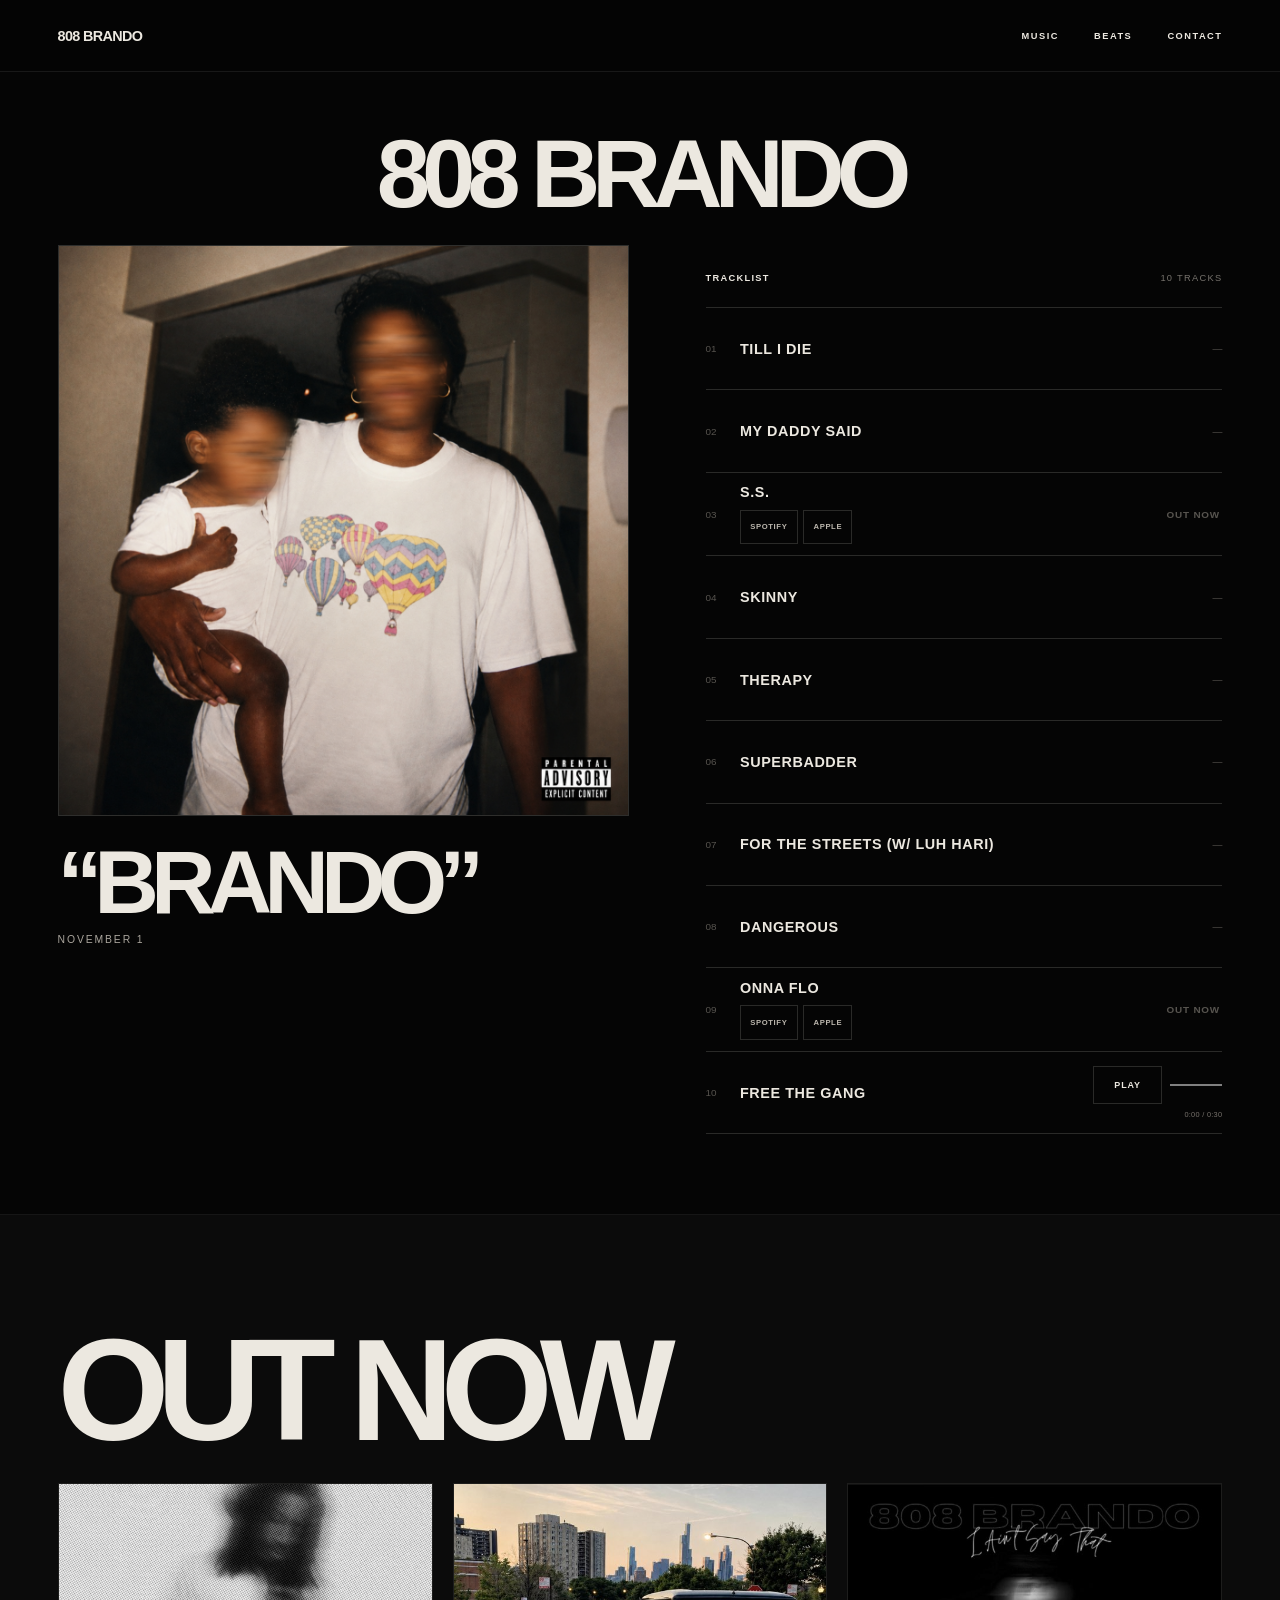
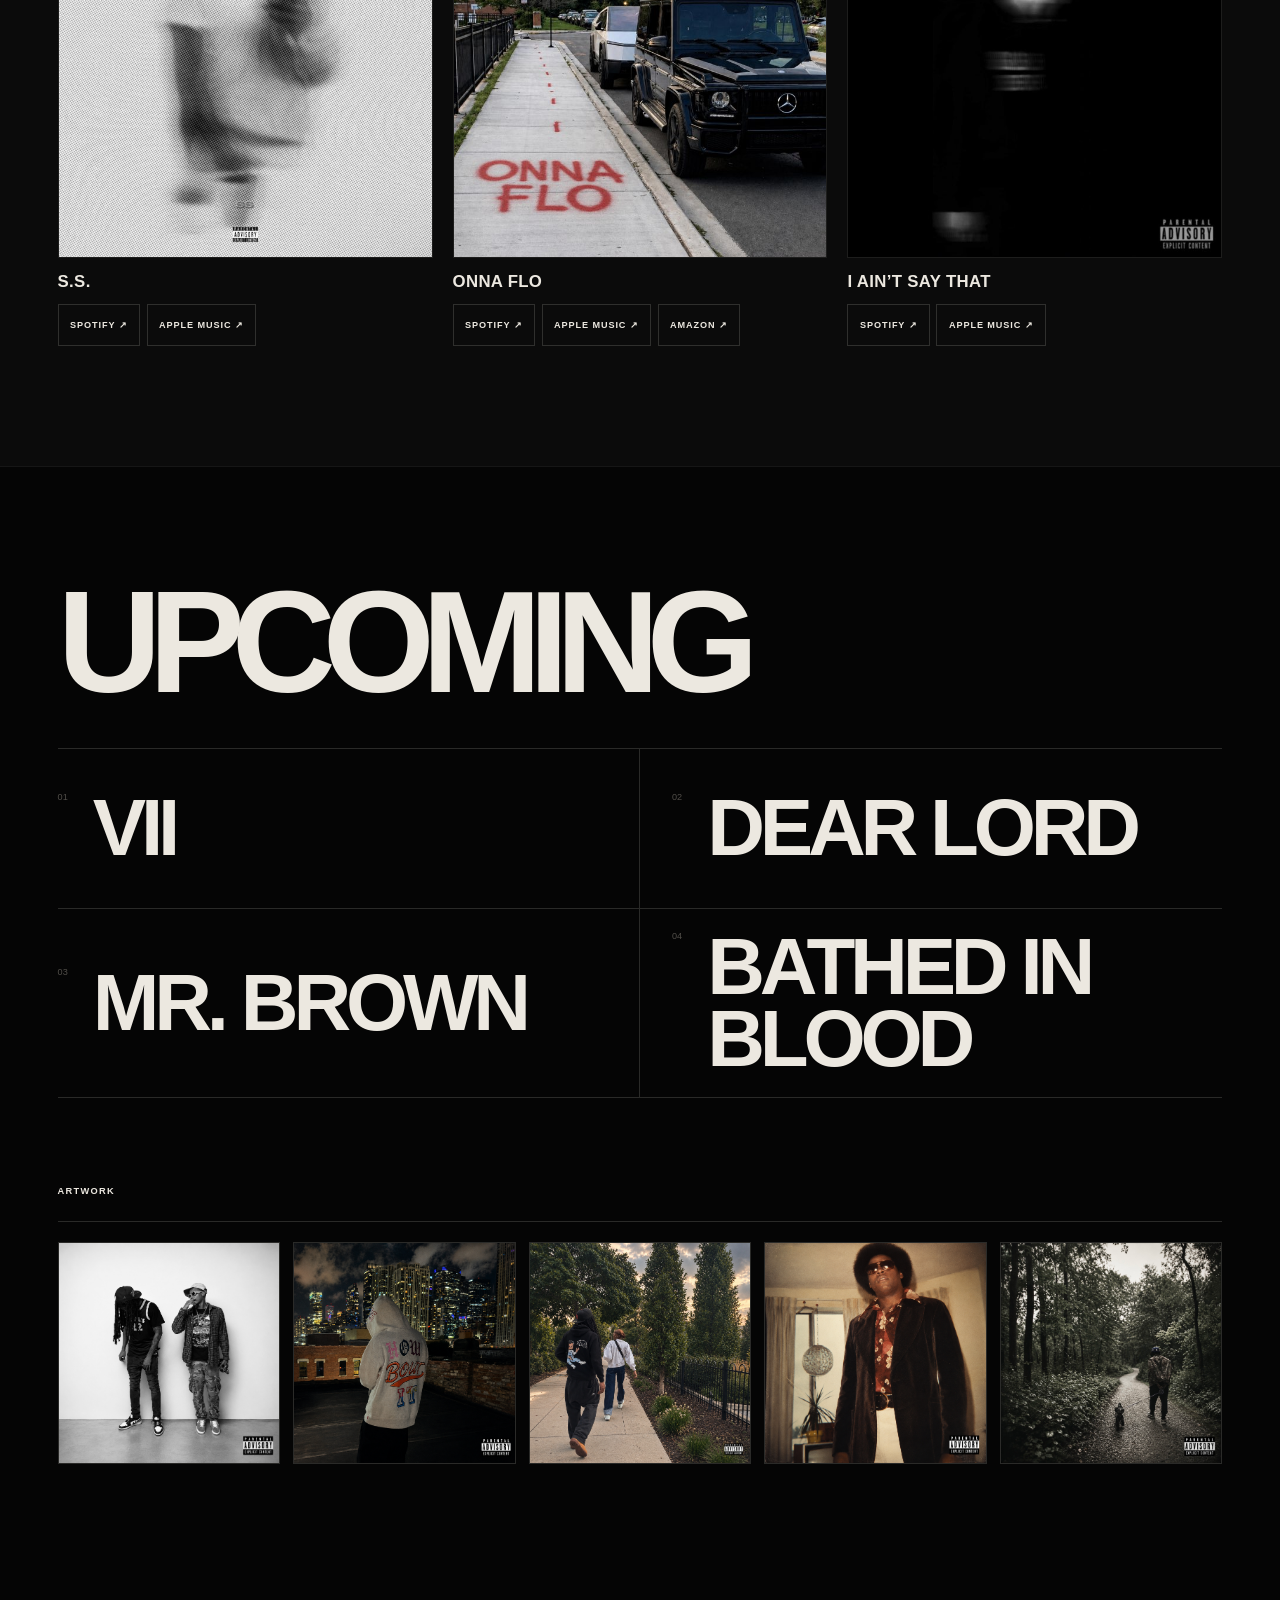
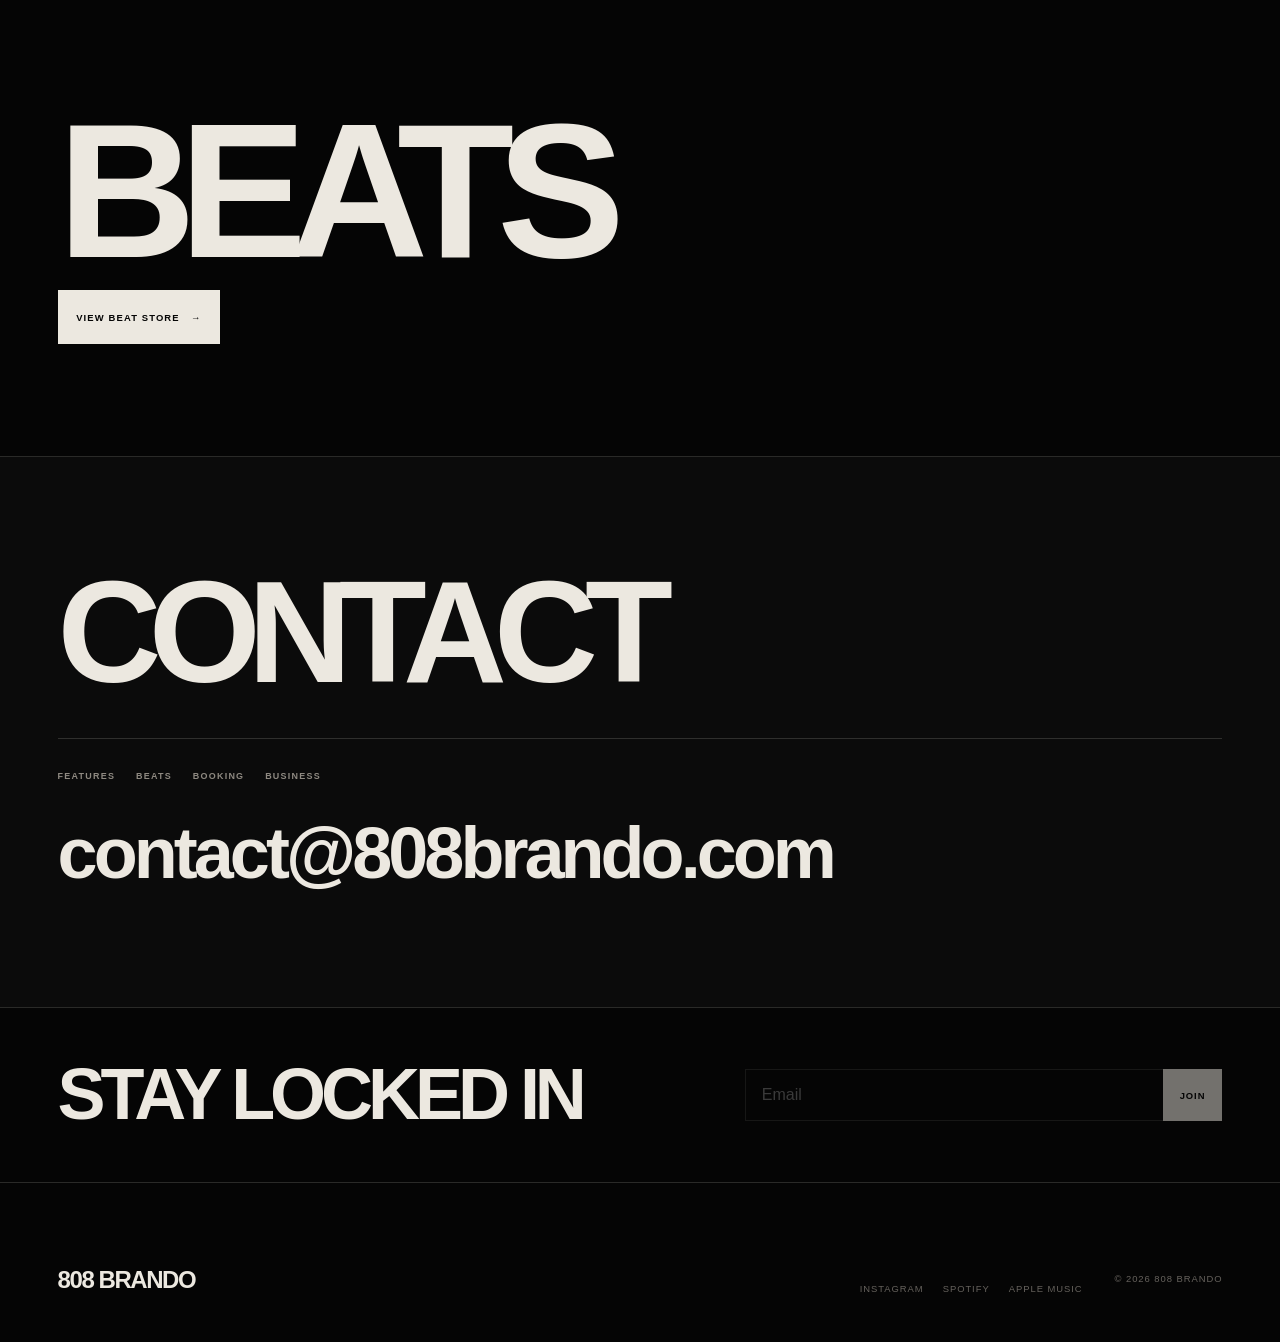
==== index.html @ b3a9363c "Fix responsive artwork and opening motion" ====
<!doctype html>
<html lang="en">
  <head>
    <meta charset="UTF-8" />
    <meta name="viewport" content="width=device-width, initial-scale=1" />
    <meta name="theme-color" content="#050505" />
    <meta name="description" content="Official 808 Brando website. Music, releases, beats, and contact." />
    <link rel="canonical" href="https://808brando.com/" />
    <meta property="og:title" content="808 Brando — Official Website" />
    <meta property="og:description" content="Music, releases, beats, and contact." />
    <meta property="og:type" content="website" />
    <meta property="og:url" content="https://808brando.com/" />
    <meta property="og:image" content="https://808brando.com/4C8C915B-4C05-4F03-BF55-5BFD5AE3C4B6.png" />
    <meta name="twitter:card" content="summary_large_image" />
    <title>808 Brando — Official Website</title>
    <link rel="icon" href="assets/favicon.svg" type="image/svg+xml" />
    <link rel="stylesheet" href="styles.css" />
    <script src="script.js" defer></script>
  </head>
  <body data-page="home">
    <a class="skip-link" href="#main">Skip to music</a>
    <header class="site-header" id="top">
      <a class="mini-mark" href="#top" aria-label="808 Brando home">808 Brando</a>
      <button class="menu-toggle" type="button" aria-expanded="false" aria-controls="site-nav"><span class="sr-only">Open menu</span><span></span><span></span></button>
      <nav class="site-nav" id="site-nav" aria-label="Primary navigation">
        <a href="#music">Music</a><a href="beats/">Beats</a><a href="#contact">Contact</a>
      </nav>
    </header>

    <main id="main">
      <section class="primary-project" id="music" aria-labelledby="brando-title">
        <p class="artist-name">808 Brando</p>
        <div class="project-grid">
          <div class="project-visual">
            <figure class="primary-cover"><img src="4C8C915B-4C05-4F03-BF55-5BFD5AE3C4B6.png" alt="Official BRANDO artwork featuring 808 Brando and his mother" /></figure>
            <div class="primary-release reveal">
              <h1 id="brando-title">“BRANDO”</h1>
              <p id="brando-release-date" class="release-date">NOVEMBER 1</p>
            </div>
          </div>
          <div class="tracklist-shell reveal" aria-labelledby="tracklist-title">
            <div class="section-kicker"><h2 id="tracklist-title">Tracklist</h2><span>10 tracks</span></div>
            <ol class="tracklist" id="brando-tracklist"></ol>
          </div>
        </div>
      </section>

      <section class="out-now section-dark" id="out-now" aria-labelledby="out-now-title">
        <header class="split-heading reveal"><div><h2 id="out-now-title">Out Now</h2></div></header>
        <div class="release-grid" id="release-grid"></div>
      </section>

      <section class="upcoming" id="upcoming" aria-labelledby="upcoming-title">
        <header class="split-heading reveal"><div><h2 id="upcoming-title">Upcoming</h2></div></header>
        <div class="upcoming-grid" id="upcoming-grid"></div>
        <div class="concept-block reveal">
          <div class="section-kicker"><h3>Artwork</h3></div>
          <div class="concept-rail" id="concept-rail" aria-label="Upcoming artwork"></div>
        </div>
      </section>

      <section class="beats-teaser" id="beats" aria-labelledby="beats-title">
        <div class="beats-copy reveal"><h2 id="beats-title">Beats</h2><a class="action action-light" href="beats/">View Beat Store <span aria-hidden="true">→</span></a></div>
      </section>

      <section class="contact" id="contact" aria-labelledby="contact-title">
        <header class="split-heading reveal"><div><h2 id="contact-title">Contact</h2></div></header>
        <div class="contact-direct reveal">
          <div class="contact-types" aria-label="Contact purposes"><span>Features</span><span>Beats</span><span>Booking</span><span>Business</span></div>
          <a class="contact-email" href="mailto:contact@808brando.com">contact@808brando.com</a>
        </div>
      </section>

      <section class="fan-signup" aria-labelledby="signup-title">
        <h2 id="signup-title">Stay Locked In</h2>
        <form id="signup-form"><label class="sr-only" for="signup-email">Email address</label><input id="signup-email" type="email" name="email" autocomplete="email" placeholder="Email" disabled /><button type="submit" disabled>Join</button></form>
      </section>
    </main>

    <footer class="site-footer"><a href="#top" class="footer-mark">808 Brando</a><nav aria-label="Artist links"><a href="https://www.instagram.com/808brando_" target="_blank" rel="noopener">Instagram</a><a href="https://open.spotify.com/artist/403LEb2BrQdkKDsTrq62Lx" target="_blank" rel="noopener">Spotify</a><a href="https://music.apple.com/us/artist/808-brando/1687278750" target="_blank" rel="noopener">Apple Music</a></nav><p>© <span id="year"></span> 808 Brando</p></footer>
  </body>
</html>
---- styles.css ----
:root{--black:#050505;--panel:#0b0b0b;--panel-2:#111;--white:#ece8e0;--muted:#77736d;--line:rgba(236,232,224,.16);--red:#a51c1c;--max:1440px;--pad:clamp(1.15rem,4.5vw,4.5rem)}
*{box-sizing:border-box}html{scroll-behavior:smooth;scroll-padding-top:4rem;background:var(--black)}body{margin:0;overflow-x:hidden;background:var(--black);color:var(--white);font-family:Arial,Helvetica,sans-serif}img{display:block;max-width:100%}a{color:inherit;text-decoration:none}button,input,select,textarea{font:inherit;color:inherit}button,a,select{touch-action:manipulation}button:focus-visible,a:focus-visible,input:focus-visible,select:focus-visible,textarea:focus-visible{outline:2px solid var(--white);outline-offset:3px}::selection{background:var(--red);color:#fff}
.sr-only,.skip-link:not(:focus){position:absolute;width:1px;height:1px;margin:-1px;padding:0;overflow:hidden;clip:rect(0,0,0,0);white-space:nowrap;border:0}.skip-link:focus{position:fixed;z-index:100;top:1rem;left:1rem;padding:.75rem 1rem;background:var(--white);color:var(--black)}
.site-header{position:fixed;z-index:50;top:0;left:0;right:0;height:4rem;display:flex;align-items:center;justify-content:space-between;padding:0 var(--pad);border-bottom:1px solid rgba(255,255,255,.08);background:rgba(5,5,5,.94);backdrop-filter:blur(12px)}.mini-mark{font-size:.9rem;font-weight:900;letter-spacing:-.05em}.menu-toggle{width:2.8rem;height:2.8rem;display:grid;place-content:center;gap:.38rem;border:0;background:transparent}.menu-toggle span:not(.sr-only){width:1.4rem;height:1px;background:currentColor}.site-nav{position:fixed;visibility:hidden;opacity:0;inset:4rem 0 0;display:flex;flex-direction:column;padding:2.4rem var(--pad);background:var(--black);transition:opacity .2s}.site-nav.open{visibility:visible;opacity:1}.site-nav a{padding:1rem 0;border-bottom:1px solid var(--line);font-size:clamp(2rem,12vw,4rem);font-weight:900;letter-spacing:-.06em;text-transform:uppercase}
.primary-project{padding:7rem var(--pad) 6rem;text-align:center}.artist-name{margin:0 auto 2rem;font-size:clamp(2.8rem,12vw,7.5rem);font-weight:900;line-height:.8;letter-spacing:-.085em;text-transform:uppercase}.primary-cover{width:min(100%,44rem);margin:0 auto;border:1px solid var(--line);background:#090909}.primary-cover img{width:100%;height:auto;object-fit:contain}.primary-release{margin:1.6rem auto 4.8rem}.primary-release h1{margin:0;font-size:clamp(3.5rem,16vw,9rem);font-weight:900;line-height:.8;letter-spacing:-.09em;text-transform:uppercase}.release-date{margin:1rem 0 0;color:var(--muted);font-size:.65rem;letter-spacing:.18em;text-transform:uppercase}
.tracklist-shell{max-width:58rem;margin:0 auto;text-align:left}.section-kicker{min-height:3.7rem;display:flex;align-items:center;justify-content:space-between;gap:1rem;border-bottom:1px solid var(--line);font-size:.58rem;letter-spacing:.14em;text-transform:uppercase}.section-kicker h2,.section-kicker h3{margin:0;font:inherit;font-weight:700}.section-kicker>span{color:var(--muted)}.tracklist{margin:0;padding:0;list-style:none}.track-row{min-height:5rem;display:grid;grid-template-columns:2rem 1fr auto;align-items:center;gap:.8rem;border-bottom:1px solid var(--line)}.track-row>span{color:#57544f;font-size:.62rem}.track-row strong{display:block;font-size:.84rem;letter-spacing:.04em;text-transform:uppercase}.track-row small{display:block;margin-top:.3rem;color:var(--muted);font-size:.58rem;letter-spacing:.09em}.audio-button{min-width:4.8rem;height:2.5rem;padding:0 .7rem;border:1px solid var(--line);background:transparent;font-size:.56rem;font-weight:700;letter-spacing:.1em;text-transform:uppercase}.audio-button:not(:disabled):hover{background:var(--white);color:var(--black)}.audio-button:disabled{color:#4e4b46}.preview-empty{color:#514e49;font-size:.7rem;text-align:center}.placeholder-row{color:#77736d}
.section-dark,.upcoming,.contact,.beats-teaser{padding:7rem var(--pad)}.section-dark{background:var(--panel)}.split-heading{max-width:var(--max);margin:0 auto 3rem;display:grid;gap:1.5rem}.section-index{margin:0 0 .8rem;color:#77736d;font-size:.6rem;font-weight:700;letter-spacing:.18em;text-transform:uppercase}.split-heading h2,.beats-copy h2,.store-hero h1,.license-note h2{margin:0;font-size:clamp(3.7rem,15vw,9rem);font-weight:900;line-height:.78;letter-spacing:-.09em;text-transform:uppercase}.split-heading>p,.beats-copy>p:not(.section-index),.store-hero>p:not(.section-index),.license-note>p:not(.section-index){max-width:25rem;margin:0;color:#8a867f;font-size:.77rem;line-height:1.65}.future-note{max-width:var(--max);margin:1rem auto 0;color:#4f4c48;font-size:.57rem;letter-spacing:.12em;text-transform:uppercase}
.vault{position:relative;border-block:1px solid #161616}.vault:before{content:'PRIVATE';position:absolute;top:5.6rem;right:var(--pad);color:#151515;font-size:clamp(4rem,16vw,11rem);font-weight:900;line-height:1;letter-spacing:-.08em;pointer-events:none}.vault .split-heading,.vault-list,.vault .future-note{position:relative}.vault-list,.release-grid,.upcoming-grid,.concept-block{max-width:var(--max);margin-left:auto;margin-right:auto}.vault-row{min-height:6rem;display:grid;grid-template-columns:1fr auto;align-items:center;gap:1rem;border-top:1px solid var(--line)}.vault-row:last-child{border-bottom:1px solid var(--line)}.vault-row>img{width:4rem;height:4rem;object-fit:cover}.vault-row>div span{color:#55514c;font-size:.55rem}.vault-row h3{margin:.2rem 0;font-size:1rem;text-transform:uppercase}.vault-row p{margin:0;color:var(--muted);font-size:.58rem;letter-spacing:.1em;text-transform:uppercase}
.empty-state,.beats-empty{min-height:9rem;display:grid;place-items:center;border-block:1px solid var(--line);color:#5d5954;font-size:.64rem;letter-spacing:.14em;text-align:center;text-transform:uppercase}.upcoming{background:var(--black)}.upcoming-grid{display:grid;border-top:1px solid var(--line)}.upcoming-card{min-height:10rem;padding:1.4rem 0;display:grid;grid-template-columns:2.2rem 1fr;align-content:center;border-bottom:1px solid var(--line)}.upcoming-card>span{color:#514e49;font-size:.57rem}.upcoming-card h3{margin:0;font-size:clamp(2rem,10vw,5rem);line-height:.9;letter-spacing:-.065em;text-transform:uppercase}.upcoming-card p{grid-column:2;margin:.6rem 0 0;color:#585550;font-size:.57rem;letter-spacing:.12em;text-transform:uppercase}.concept-block{margin-top:6rem}.concept-rail{display:grid;grid-auto-flow:column;grid-auto-columns:min(82vw,34rem);gap:1rem;overflow-x:auto;padding:1.25rem 0;scroll-snap-type:x mandatory;scrollbar-width:none}.concept-rail::-webkit-scrollbar{display:none}.concept-rail figure{margin:0;scroll-snap-align:start}.concept-rail img{width:100%;aspect-ratio:1;object-fit:cover;border:1px solid var(--line)}.concept-rail figcaption{margin-top:.75rem;color:#65615b;font-size:.56rem;letter-spacing:.12em;text-transform:uppercase}
.out-now{border-block:1px solid #161616}.release-grid{display:grid;gap:2rem}.release-card img{width:100%;height:auto;aspect-ratio:1;object-fit:cover}.release-card h3{margin:1rem 0;font-size:1.4rem;text-transform:uppercase}.stream-links{display:flex;flex-wrap:wrap;gap:.55rem}.stream-links a{padding:.75rem 1rem;border:1px solid var(--line);font-size:.57rem;font-weight:700;letter-spacing:.1em;text-transform:uppercase}.stream-links a:hover{background:var(--white);color:var(--black)}
.beats-teaser{max-width:var(--max);margin:0 auto;display:grid;gap:4rem;border-bottom:1px solid var(--line)}.beats-copy h2{font-size:clamp(5.5rem,25vw,15rem)}.beats-copy>p:not(.section-index){margin:1.2rem 0 2rem}.action{min-height:3.4rem;padding:0 1.1rem;display:inline-flex;align-items:center;justify-content:center;gap:.7rem;border:1px solid var(--line);background:transparent;font-size:.59rem;font-weight:700;letter-spacing:.12em;text-transform:uppercase}.action-light{background:var(--white);color:var(--black)}.action-light:hover{background:var(--red);color:#fff}.beats-preview{border-top:1px solid var(--line)}
.contact{background:var(--panel)}.inquiry-form{max-width:var(--max);margin:0 auto;display:grid;gap:1.2rem}.inquiry-form label>span{display:block;margin-bottom:.65rem;color:#77736d;font-size:.56rem;letter-spacing:.14em;text-transform:uppercase}input,select,textarea{width:100%;border:1px solid var(--line);border-radius:0;background:#070707;padding:1rem}input,select{min-height:3.5rem}textarea{resize:vertical}.full-field{grid-column:1/-1}.form-submit{display:flex;flex-wrap:wrap;align-items:center;gap:1rem}.form-status{margin:0;color:#77736d;font-size:.62rem;letter-spacing:.08em}.fan-signup{padding:5rem var(--pad);display:grid;gap:2.5rem;align-items:end;border-top:1px solid var(--line)}.fan-signup h2{margin:0;font-size:clamp(2.8rem,12vw,6rem);line-height:.85;letter-spacing:-.07em;text-transform:uppercase}.fan-signup>div>p:last-child{max-width:27rem;color:var(--muted);font-size:.72rem;line-height:1.6}.fan-signup form{display:grid;grid-template-columns:1fr auto}.fan-signup input{border-right:0}.fan-signup button{padding:0 1rem;border:1px solid var(--line);background:var(--white);color:var(--black);font-size:.59rem;font-weight:700;letter-spacing:.1em;text-transform:uppercase}.fan-signup .form-status{grid-column:1/-1;margin-top:.7rem}
.site-footer{min-height:12rem;padding:3rem var(--pad);display:grid;gap:2rem;align-items:end;border-top:1px solid var(--line);color:#66625d;font-size:.59rem;letter-spacing:.1em;text-transform:uppercase}.footer-mark{color:var(--white);font-size:1.5rem;font-weight:900;letter-spacing:-.06em}
.store-page{padding-top:4rem}.store-hero{min-height:58svh;padding:7rem var(--pad) 4rem;display:flex;flex-direction:column;justify-content:flex-end;border-bottom:1px solid var(--line)}.store-hero h1{font-size:clamp(4.8rem,21vw,13rem)}.store-hero>p:not(.section-index){margin-top:1.5rem}.store-interface{padding:5rem var(--pad) 8rem}.store-toolbar{max-width:var(--max);margin:0 auto 2rem;display:grid;gap:1.5rem}.store-toolbar h2{margin:0;font-size:1.1rem;letter-spacing:.08em;text-transform:uppercase}.store-filters{display:grid;grid-template-columns:1fr 1fr;gap:.7rem}.beat-table-head,.beat-list{max-width:var(--max);margin:0 auto}.beat-table-head{display:none;padding:.8rem 0;border-bottom:1px solid var(--line);color:#5f5b56;font-size:.55rem;letter-spacing:.12em;text-transform:uppercase}.beat-row{padding:1.2rem 0;display:grid;grid-template-columns:1fr auto;gap:1rem;border-bottom:1px solid var(--line)}.beat-title h3{margin:0;font-size:1rem;text-transform:uppercase}.beat-title p{margin:.35rem 0 0;color:var(--muted);font-size:.56rem;letter-spacing:.1em;text-transform:uppercase}.beat-row>span{display:none;color:#8b8780;font-size:.68rem}.beat-row>.audio-button{grid-column:2;grid-row:1}.beat-actions{grid-column:1/-1;display:flex;flex-wrap:wrap;gap:.5rem}.beat-actions a{padding:.65rem .8rem;border:1px solid var(--line);font-size:.54rem;letter-spacing:.09em;text-transform:uppercase}.license-note{padding:7rem var(--pad);border-top:1px solid var(--line);background:var(--panel)}.license-note h2{font-size:clamp(3rem,13vw,7rem)}.license-note>p:not(.section-index){margin:1.2rem 0 2rem}
.reveal{opacity:0;transform:translateY(16px);transition:opacity .55s ease,transform .55s ease}.reveal.visible{opacity:1;transform:none}
@media(min-width:700px){.site-header{height:4.5rem}.menu-toggle{display:none}.site-nav{position:static;visibility:visible;opacity:1;display:flex;flex-direction:row;gap:2.2rem;padding:0;background:none}.site-nav a{padding:.3rem 0;border:0;font-size:.58rem;letter-spacing:.16em}.primary-project{padding-top:9rem}.split-heading{grid-template-columns:1fr auto;align-items:end}.split-heading>p{text-align:right}.upcoming-grid{grid-template-columns:1fr 1fr}.upcoming-card:nth-child(odd){border-right:1px solid var(--line);padding-right:2rem}.upcoming-card:nth-child(even){padding-left:2rem}.concept-rail{grid-auto-columns:min(52vw,34rem)}.release-grid{grid-template-columns:repeat(2,1fr)}.beats-teaser{grid-template-columns:1.1fr .9fr;align-items:end}.inquiry-form{grid-template-columns:1fr 1fr}.fan-signup{grid-template-columns:1fr minmax(22rem,.7fr)}.site-footer{grid-template-columns:1fr 1fr auto}.store-toolbar{grid-template-columns:1fr auto;align-items:center}.store-filters{min-width:28rem}.beat-table-head{display:grid;grid-template-columns:minmax(15rem,1fr) 5rem 5rem 7rem 5rem;gap:1rem}.beat-row{grid-template-columns:minmax(15rem,1fr) 5rem 5rem 7rem 5rem;align-items:center}.beat-row>span{display:block}.beat-row>.audio-button{grid-column:auto;grid-row:auto}.beat-actions{grid-column:1/-1}}
@media(min-width:1050px){.primary-project{padding-bottom:9rem}.primary-release{margin-bottom:6rem}.section-dark,.upcoming,.contact,.beats-teaser{padding-top:9rem;padding-bottom:9rem}.concept-rail{grid-auto-flow:initial;grid-template-columns:repeat(5,1fr);overflow:visible}.concept-rail figcaption{font-size:.5rem}.release-grid{grid-template-columns:repeat(3,1fr)}}
@media(prefers-reduced-motion:reduce){html{scroll-behavior:auto}.reveal{opacity:1;transform:none;transition:none}}
.track-info{min-width:0;padding:.9rem 0}.track-title-button{width:100%;padding:0;display:flex;align-items:center;justify-content:space-between;gap:1rem;border:0;background:transparent;text-align:left;cursor:pointer}.track-title-button>span{flex:0 0 auto;color:#858079;font-size:.52rem;font-weight:700;letter-spacing:.1em;text-transform:uppercase}.track-streams{display:flex;flex-wrap:wrap;gap:.45rem;margin-top:.75rem}.track-streams[hidden]{display:none}.track-streams a{padding:.55rem .7rem;border:1px solid var(--line);font-size:.52rem;font-weight:700;letter-spacing:.08em;text-transform:uppercase}.track-streams a:hover{background:var(--white);color:var(--black)}.preview-status{max-width:6.2rem;color:#77736d;font-size:.5rem;font-weight:700;letter-spacing:.08em;text-align:right;text-transform:uppercase}

/* Final artist-site refinement */
.mini-mark{text-transform:uppercase;letter-spacing:-.045em}.primary-project{--artist-shift:0rem;--artist-scale:1;--artist-opacity:1;--cover-scale:1;padding-top:6rem;padding-bottom:5rem}.artist-name{max-width:var(--max);margin:0 auto 1.35rem;font-size:clamp(2.9rem,13vw,6rem);transition:opacity .15s linear;transform:translateY(var(--artist-shift)) scale(var(--artist-scale));opacity:var(--artist-opacity)}.project-grid{max-width:var(--max);margin:0 auto}.project-visual{min-width:0}.primary-cover{width:min(100%,43rem);overflow:hidden;transform:scale(var(--cover-scale));transform-origin:center 42%;will-change:transform}.primary-cover img{aspect-ratio:1;object-fit:contain}.primary-release{margin:1.45rem auto 3.3rem}.primary-release h1{font-size:clamp(3rem,14vw,7.5rem);line-height:.84}.release-date{margin-top:.85rem;color:#aaa59d}.tracklist-shell{width:100%}.track-row{min-height:4.55rem;grid-template-columns:1.5rem minmax(0,1fr) auto;gap:.65rem}.track-info{padding:.72rem 0}.track-row strong{font-size:clamp(.75rem,3.25vw,.9rem)}.track-streams-direct{display:flex;flex-wrap:wrap;gap:.35rem;margin-top:.58rem}.track-streams-direct a{min-height:2.15rem;padding:0 .58rem;display:inline-flex;align-items:center;border:1px solid var(--line);color:#bcb7ae;font-size:.48rem;font-weight:700;letter-spacing:.08em;text-transform:uppercase}.track-streams-direct a:hover{background:var(--white);color:var(--black)}.preview-status{padding-right:.15rem}.audio-control{width:8.1rem;display:grid;grid-template-columns:auto minmax(2.5rem,1fr);align-items:center;gap:.38rem .5rem}.audio-control time{grid-column:1/-1;color:#76716b;font-size:.46rem;letter-spacing:.04em;text-align:right}.audio-progress{width:100%;height:2px;border:0;border-radius:0;accent-color:var(--white)}.audio-control.pending .audio-progress,.audio-control.pending time{display:none}.audio-button{min-width:4.35rem;height:2.35rem}.release-grid{gap:2.4rem 1.25rem}.release-card{min-width:0}.release-card img{border:1px solid rgba(236,232,224,.08)}.release-card h3{margin:.9rem 0 .72rem;font-size:1.05rem;letter-spacing:.02em}.stream-links{gap:.4rem}.stream-links a{min-height:2.65rem;padding:.65rem .72rem;display:inline-flex;align-items:center}.out-now .split-heading{margin-bottom:2.2rem}.upcoming{padding-top:6rem;padding-bottom:6rem}.upcoming-card p,.concept-rail figcaption{display:none}.concept-block{margin-top:4rem}.concept-rail{grid-auto-columns:min(78vw,30rem);gap:.7rem}.beats-teaser{max-width:none;min-height:22rem;padding-top:5rem;padding-bottom:5rem;display:flex;align-items:flex-end;justify-content:space-between;gap:2rem}.beats-copy h2{font-size:clamp(4.5rem,22vw,12rem)}.beats-copy .action{margin-top:1.5rem}.contact-direct{max-width:var(--max);margin:0 auto;border-top:1px solid var(--line);padding-top:2rem}.contact-types{display:flex;flex-wrap:wrap;gap:.55rem 1.3rem;color:#8e8981;font-size:.56rem;font-weight:700;letter-spacing:.14em;text-transform:uppercase}.contact-email{display:inline-block;margin-top:2.4rem;font-size:clamp(1.45rem,7vw,4.5rem);font-weight:900;letter-spacing:-.055em;line-height:.95}.contact-email:hover{color:#aaa59d}.fan-signup{padding-top:3.5rem;padding-bottom:3.5rem;gap:1.5rem}.fan-signup h2{font-size:clamp(2.2rem,8vw,4.5rem)}.fan-signup form{width:100%;max-width:31rem}.fan-signup input,.fan-signup button{min-height:3.25rem}.fan-signup :disabled{opacity:.48;cursor:not-allowed}.site-footer{min-height:10rem}.site-footer nav{display:flex;flex-wrap:wrap;gap:.7rem 1.2rem}.site-footer nav a:hover{color:var(--white)}
.store-hero{min-height:48svh;padding-top:8rem}.store-artist{margin:0 0 .65rem;color:#908b83;font-size:.66rem;font-weight:700;letter-spacing:.16em;text-transform:uppercase}.store-hero h1{font-size:clamp(5.5rem,25vw,14rem)}.store-interface{padding-top:4rem;padding-bottom:6rem}.store-filters input:disabled,.store-filters select:disabled{opacity:.45}.beat-row>.audio-control{grid-column:2;grid-row:1}.pricing-grid{max-width:58rem;margin:2.2rem 0;display:grid;border-top:1px solid var(--line)}.pricing-grid>div{min-height:4.4rem;display:flex;align-items:center;justify-content:space-between;gap:1rem;border-bottom:1px solid var(--line);font-size:.62rem;letter-spacing:.12em;text-transform:uppercase}.pricing-grid strong{font-size:1rem}.license-note>p:not(.section-index){max-width:42rem;margin:1.5rem 0 2rem}.license-note .action{margin-top:.4rem}
.beat-actions span{padding:.65rem .8rem;border:1px solid var(--line);color:#5f5b56;font-size:.54rem;letter-spacing:.09em;text-transform:uppercase}
.payment-actions{display:flex;flex-wrap:wrap;gap:.65rem}.payment-note{font-size:.58rem!important;letter-spacing:.08em;text-transform:uppercase}.audio-control.pending .audio-button{min-width:5.2rem;color:#6f6a63;border-color:#2b2926}
@media(max-width:420px){.primary-project{padding-left:.95rem;padding-right:.95rem}.track-row{grid-template-columns:1.35rem minmax(0,1fr) auto}.audio-control{width:6.75rem;grid-template-columns:auto 1fr}.audio-button{min-width:3.85rem;padding:0 .5rem}.track-streams-direct a{padding:0 .5rem}.contact-email{font-size:clamp(1.25rem,6.4vw,2rem)}.split-heading h2{font-size:2.8rem}.concept-block{min-width:0}.concept-rail{width:100%;max-width:calc(100vw - 2 * var(--pad))}}
@media(min-width:700px){.primary-project{padding-top:8rem}.artist-name{margin-bottom:2rem}.release-grid{grid-template-columns:repeat(3,1fr)}.beats-teaser{padding-left:var(--pad);padding-right:var(--pad)}.fan-signup{grid-template-columns:minmax(0,1fr) minmax(22rem,.72fr);align-items:center}.site-footer{grid-template-columns:1fr auto auto;align-items:end}.site-footer nav{justify-content:center}.store-hero{min-height:52svh}.pricing-grid{grid-template-columns:repeat(3,1fr);border-bottom:1px solid var(--line)}.pricing-grid>div{min-height:7rem;padding:1rem 1.4rem;display:grid;align-content:center;justify-content:start;border-right:1px solid var(--line);border-bottom:0}.pricing-grid>div:last-child{border-right:0}.pricing-grid strong{margin-top:.55rem;font-size:1.4rem}.beat-row>.audio-control{grid-column:auto;grid-row:auto}}
@media(min-width:1050px){.primary-project{padding-top:8.5rem}.project-grid{display:grid;grid-template-columns:minmax(0,1.05fr) minmax(30rem,.95fr);gap:clamp(3rem,6vw,7rem);align-items:start;text-align:left}.project-visual{position:sticky;top:6.2rem}.primary-cover{width:100%;margin:0}.primary-release{margin:1.8rem 0 0}.primary-release h1{font-size:clamp(4.6rem,7vw,7.2rem)}.tracklist-shell{padding-top:.25rem}.track-row{min-height:5.15rem}.section-dark,.upcoming,.contact{padding-top:7.5rem;padding-bottom:7.5rem}.concept-rail{grid-template-columns:repeat(5,1fr);gap:.8rem}.beats-teaser{min-height:26rem;padding-top:7rem;padding-bottom:7rem}.store-interface{padding-top:5rem}}
@media(prefers-reduced-motion:reduce){.artist-name,.primary-cover{transform:none!important;opacity:1!important;transition:none!important}}
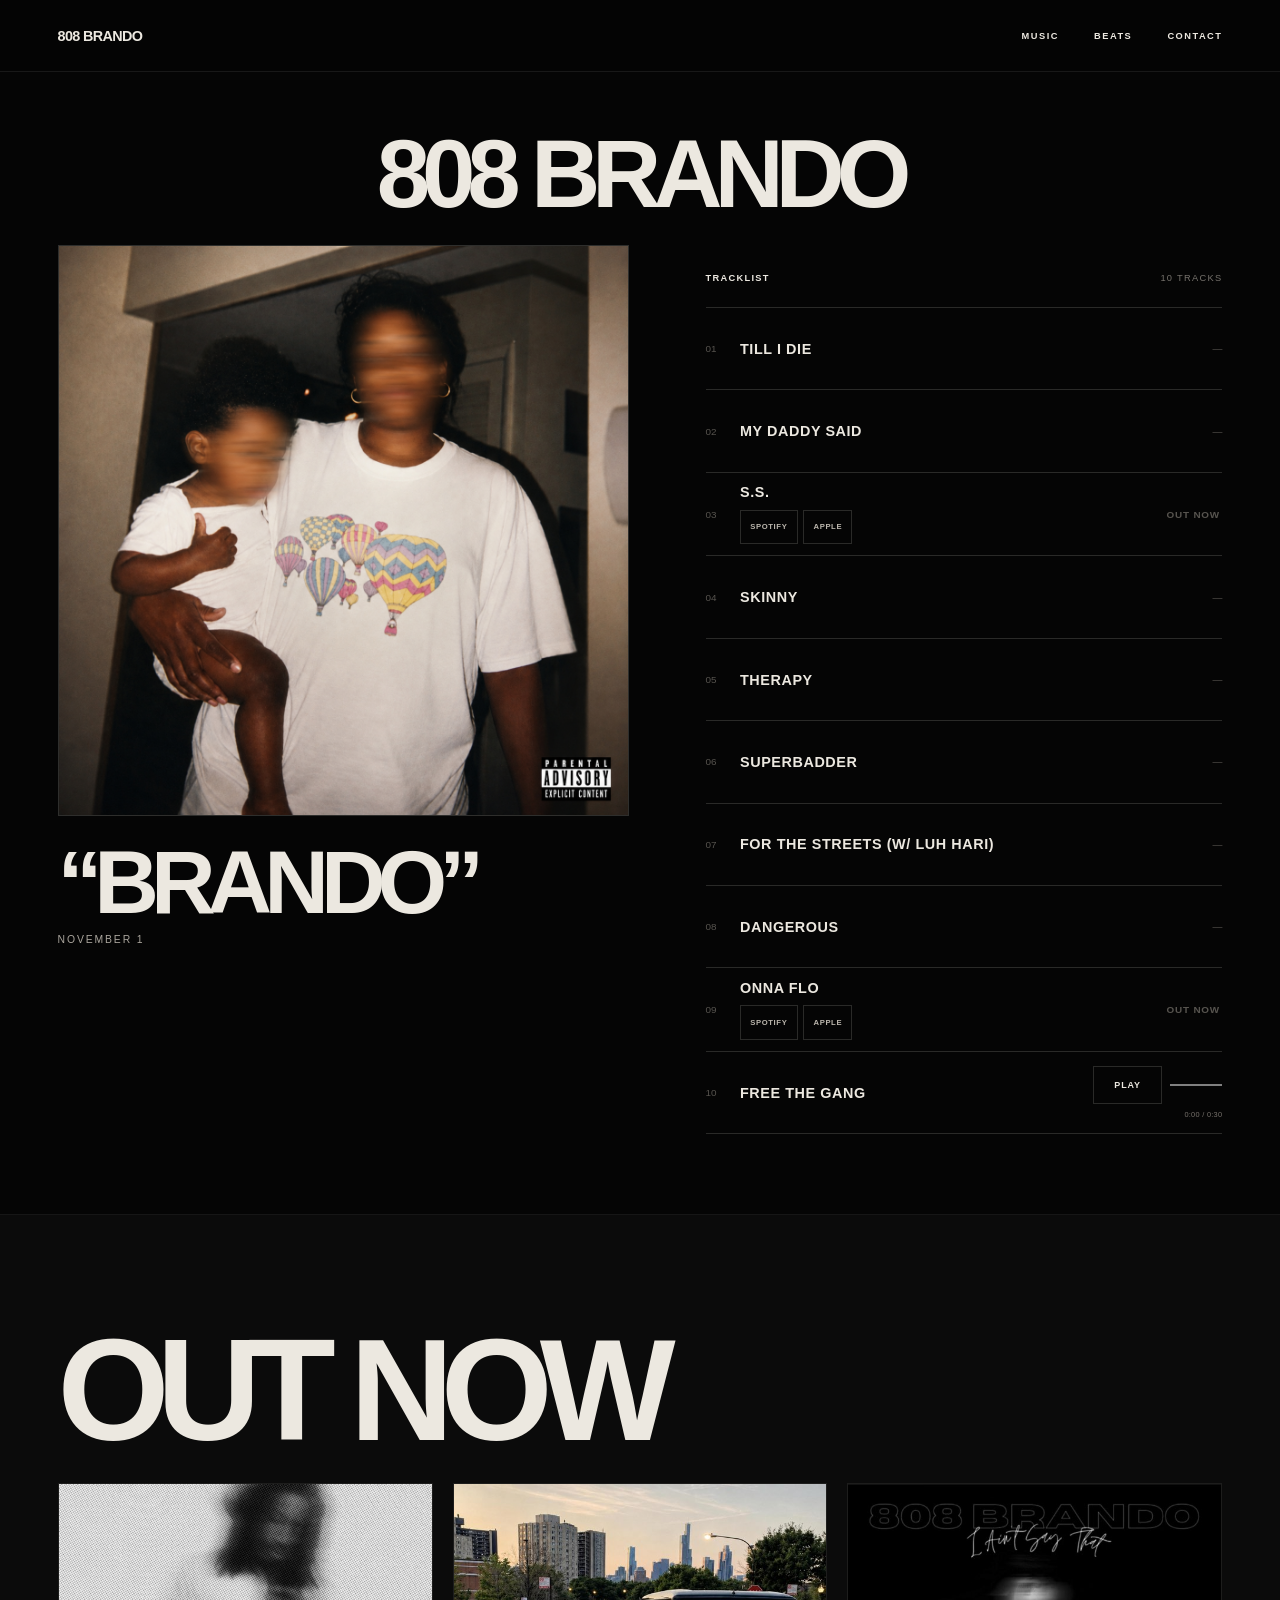
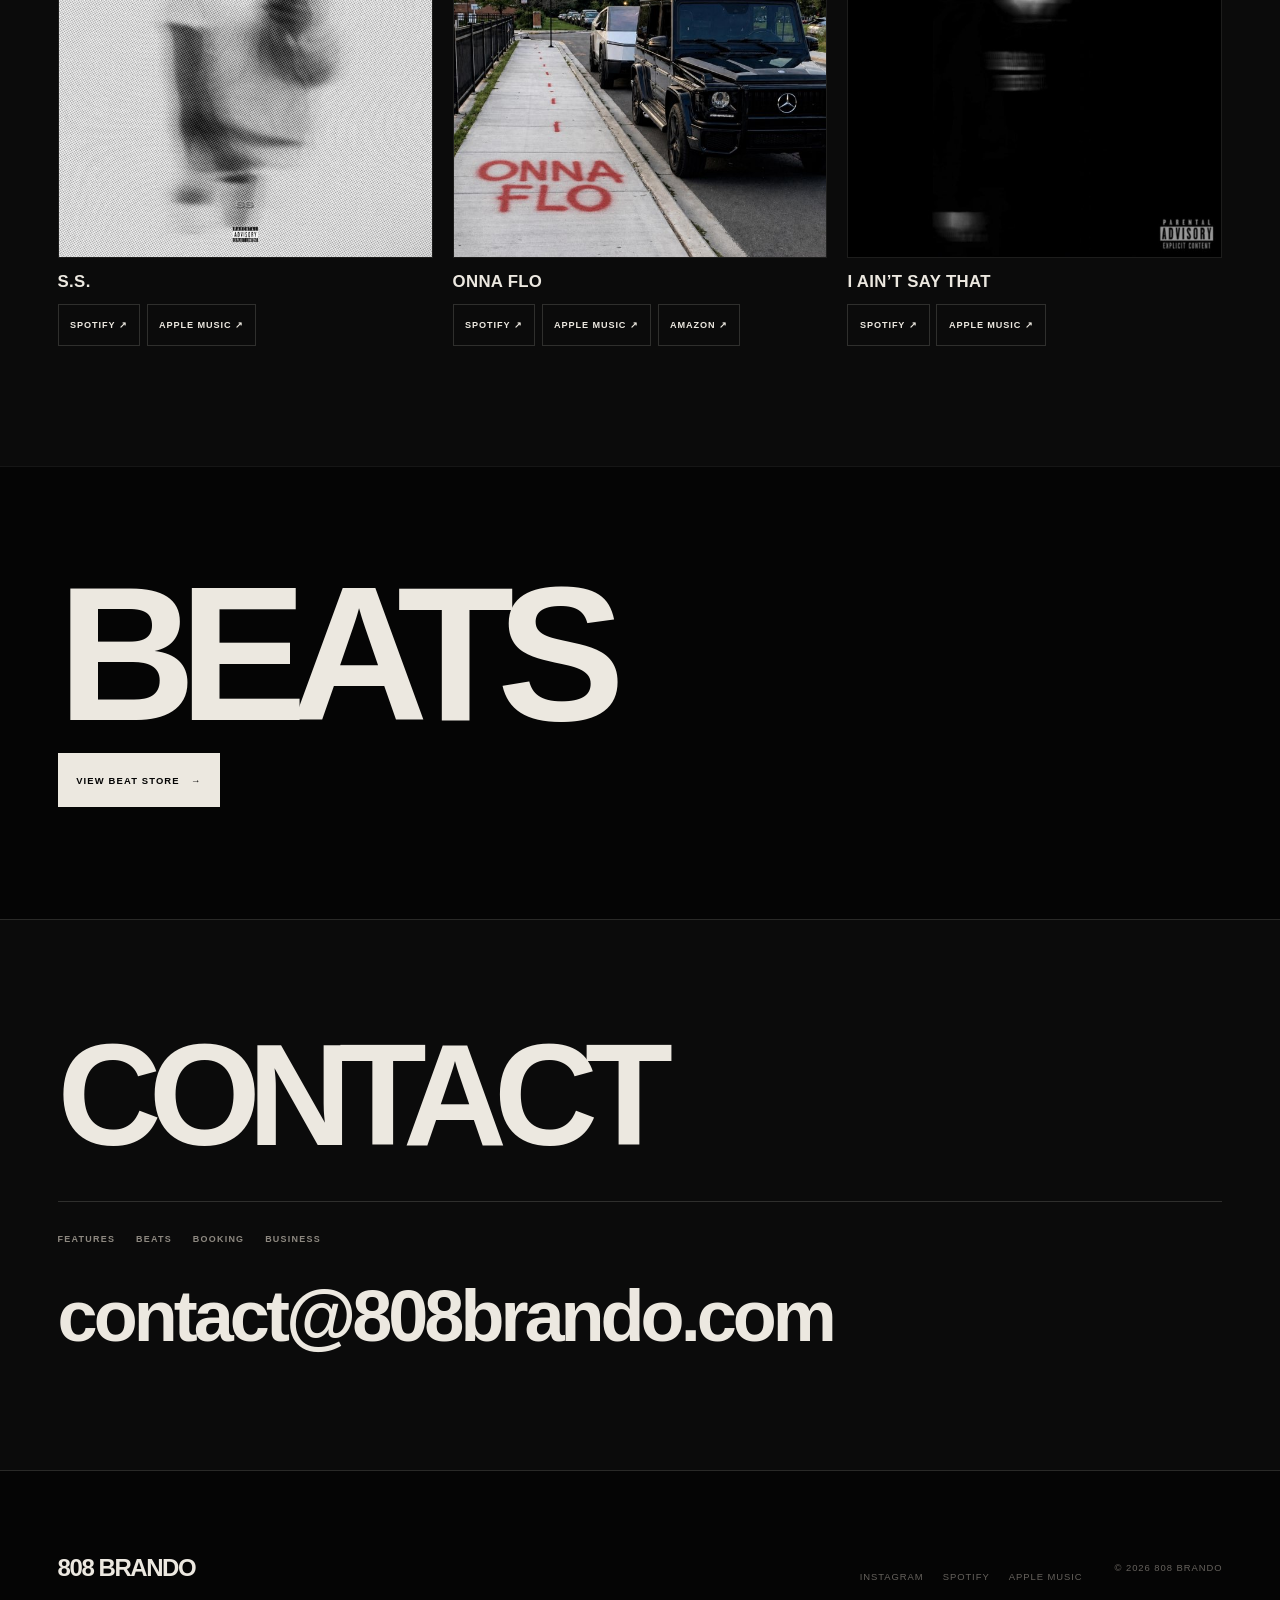
==== commit e795c1b9: "Fix beat purchases and launch cleanup" ====
--- a/index.html
+++ b/index.html
@@ -14,8 +14,8 @@
     <meta name="twitter:card" content="summary_large_image" />
     <title>808 Brando — Official Website</title>
     <link rel="icon" href="assets/favicon.svg" type="image/svg+xml" />
-    <link rel="stylesheet" href="styles.css" />
-    <script src="script.js" defer></script>
+    <link rel="stylesheet" href="styles.css?v=20260902c" />
+    <script src="script.js?v=20260902c" defer></script>
   </head>
   <body data-page="home">
     <a class="skip-link" href="#main">Skip to music</a>
@@ -50,15 +50,6 @@
         <div class="release-grid" id="release-grid"></div>
       </section>
 
-      <section class="upcoming" id="upcoming" aria-labelledby="upcoming-title">
-        <header class="split-heading reveal"><div><h2 id="upcoming-title">Upcoming</h2></div></header>
-        <div class="upcoming-grid" id="upcoming-grid"></div>
-        <div class="concept-block reveal">
-          <div class="section-kicker"><h3>Artwork</h3></div>
-          <div class="concept-rail" id="concept-rail" aria-label="Upcoming artwork"></div>
-        </div>
-      </section>
-
       <section class="beats-teaser" id="beats" aria-labelledby="beats-title">
         <div class="beats-copy reveal"><h2 id="beats-title">Beats</h2><a class="action action-light" href="beats/">View Beat Store <span aria-hidden="true">→</span></a></div>
       </section>
@@ -71,10 +62,6 @@
         </div>
       </section>
 
-      <section class="fan-signup" aria-labelledby="signup-title">
-        <h2 id="signup-title">Stay Locked In</h2>
-        <form id="signup-form"><label class="sr-only" for="signup-email">Email address</label><input id="signup-email" type="email" name="email" autocomplete="email" placeholder="Email" disabled /><button type="submit" disabled>Join</button></form>
-      </section>
     </main>
 
     <footer class="site-footer"><a href="#top" class="footer-mark">808 Brando</a><nav aria-label="Artist links"><a href="https://www.instagram.com/808brando_" target="_blank" rel="noopener">Instagram</a><a href="https://open.spotify.com/artist/403LEb2BrQdkKDsTrq62Lx" target="_blank" rel="noopener">Spotify</a><a href="https://music.apple.com/us/artist/808-brando/1687278750" target="_blank" rel="noopener">Apple Music</a></nav><p>© <span id="year"></span> 808 Brando</p></footer>
--- a/styles.css
+++ b/styles.css
@@ -27,3 +27,13 @@
 @media(min-width:700px){.primary-project{padding-top:8rem}.artist-name{margin-bottom:2rem}.release-grid{grid-template-columns:repeat(3,1fr)}.beats-teaser{padding-left:var(--pad);padding-right:var(--pad)}.fan-signup{grid-template-columns:minmax(0,1fr) minmax(22rem,.72fr);align-items:center}.site-footer{grid-template-columns:1fr auto auto;align-items:end}.site-footer nav{justify-content:center}.store-hero{min-height:52svh}.pricing-grid{grid-template-columns:repeat(3,1fr);border-bottom:1px solid var(--line)}.pricing-grid>div{min-height:7rem;padding:1rem 1.4rem;display:grid;align-content:center;justify-content:start;border-right:1px solid var(--line);border-bottom:0}.pricing-grid>div:last-child{border-right:0}.pricing-grid strong{margin-top:.55rem;font-size:1.4rem}.beat-row>.audio-control{grid-column:auto;grid-row:auto}}
 @media(min-width:1050px){.primary-project{padding-top:8.5rem}.project-grid{display:grid;grid-template-columns:minmax(0,1.05fr) minmax(30rem,.95fr);gap:clamp(3rem,6vw,7rem);align-items:start;text-align:left}.project-visual{position:sticky;top:6.2rem}.primary-cover{width:100%;margin:0}.primary-release{margin:1.8rem 0 0}.primary-release h1{font-size:clamp(4.6rem,7vw,7.2rem)}.tracklist-shell{padding-top:.25rem}.track-row{min-height:5.15rem}.section-dark,.upcoming,.contact{padding-top:7.5rem;padding-bottom:7.5rem}.concept-rail{grid-template-columns:repeat(5,1fr);gap:.8rem}.beats-teaser{min-height:26rem;padding-top:7rem;padding-bottom:7rem}.store-interface{padding-top:5rem}}
 @media(prefers-reduced-motion:reduce){.artist-name,.primary-cover{transform:none!important;opacity:1!important;transition:none!important}}
+
+/* Functional beat-store actions */
+.beat-actions a{min-height:2.75rem;display:inline-flex;align-items:center}
+.beat-actions a:hover,.beat-actions a:focus-visible{background:var(--white);color:var(--black)}
+.store-filters.single-filter{grid-template-columns:minmax(0,1fr)}
+
+@media(max-width:699px){
+  .site-nav{position:absolute;z-index:1;inset:100% 0 auto;min-height:calc(100svh - 4rem);overflow-y:auto;background:#050505;border-top:1px solid rgba(255,255,255,.12)}
+  .site-nav a{color:#fff}
+}
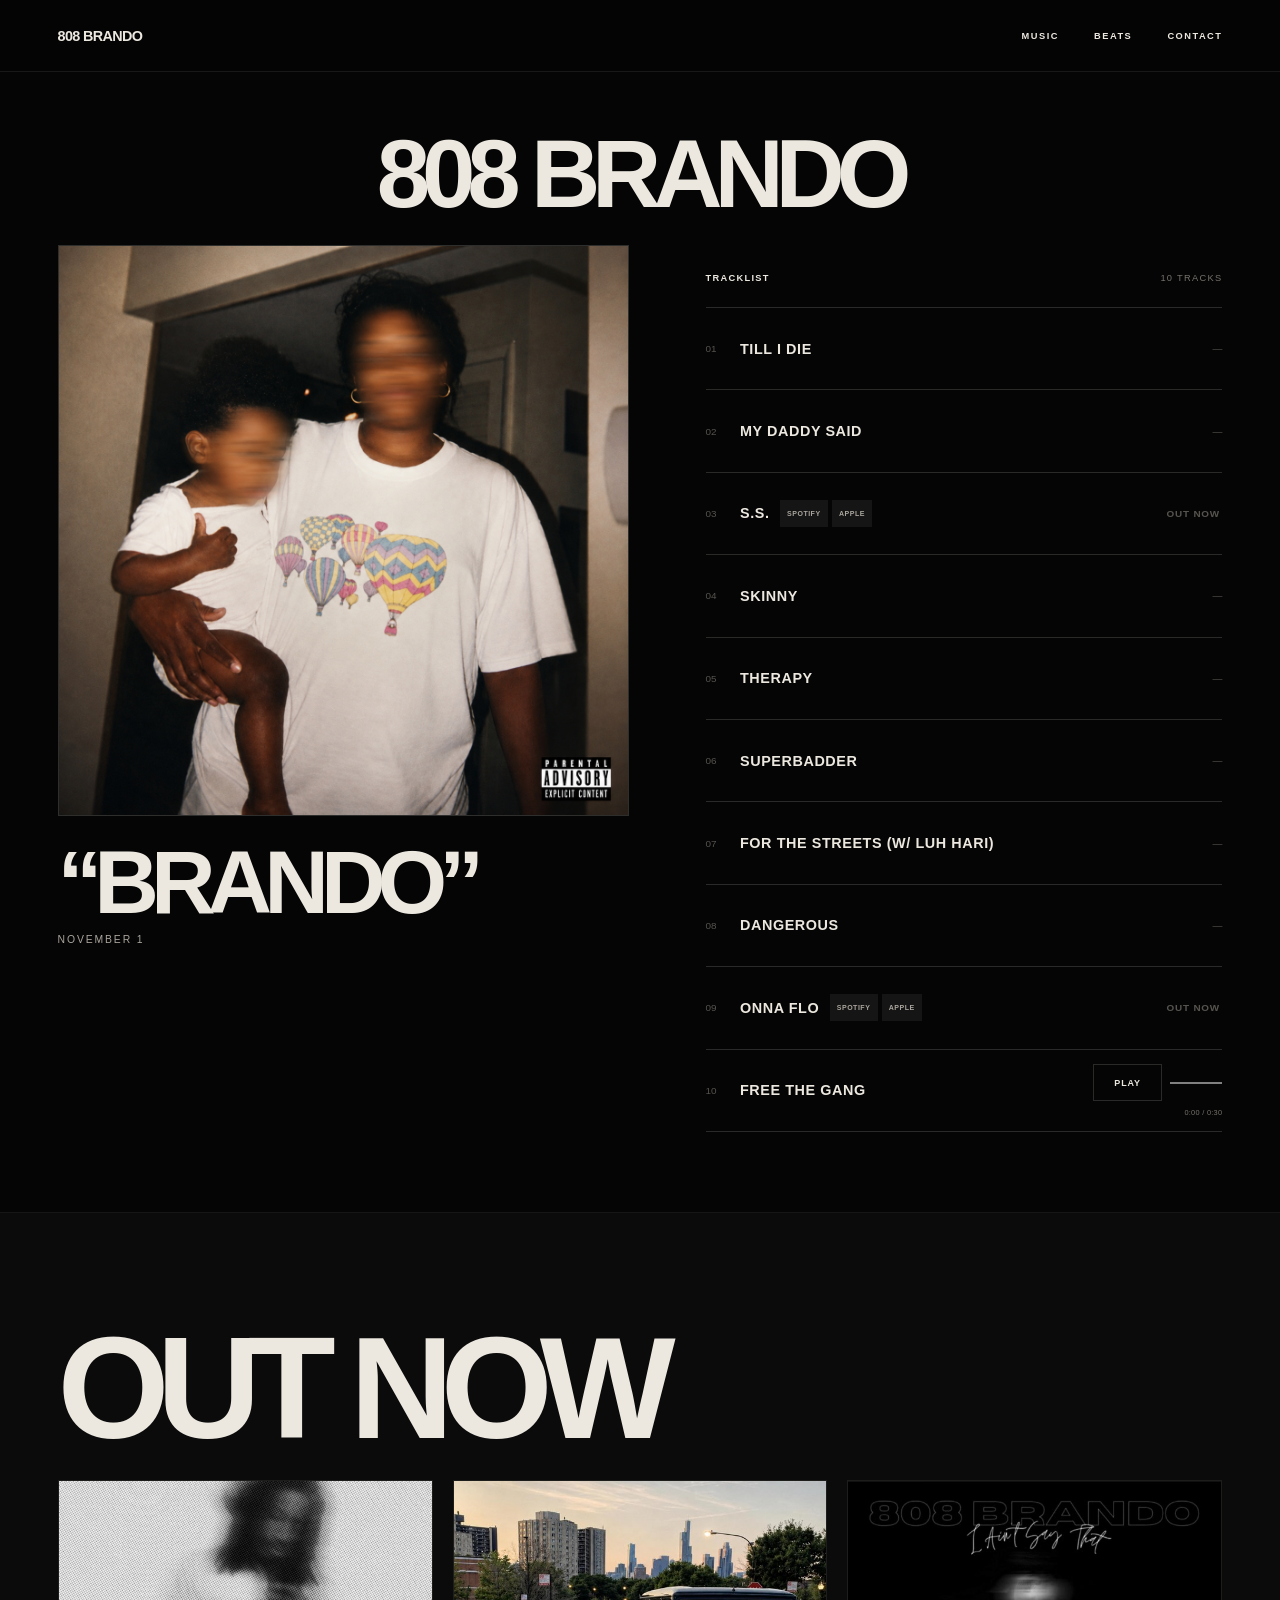
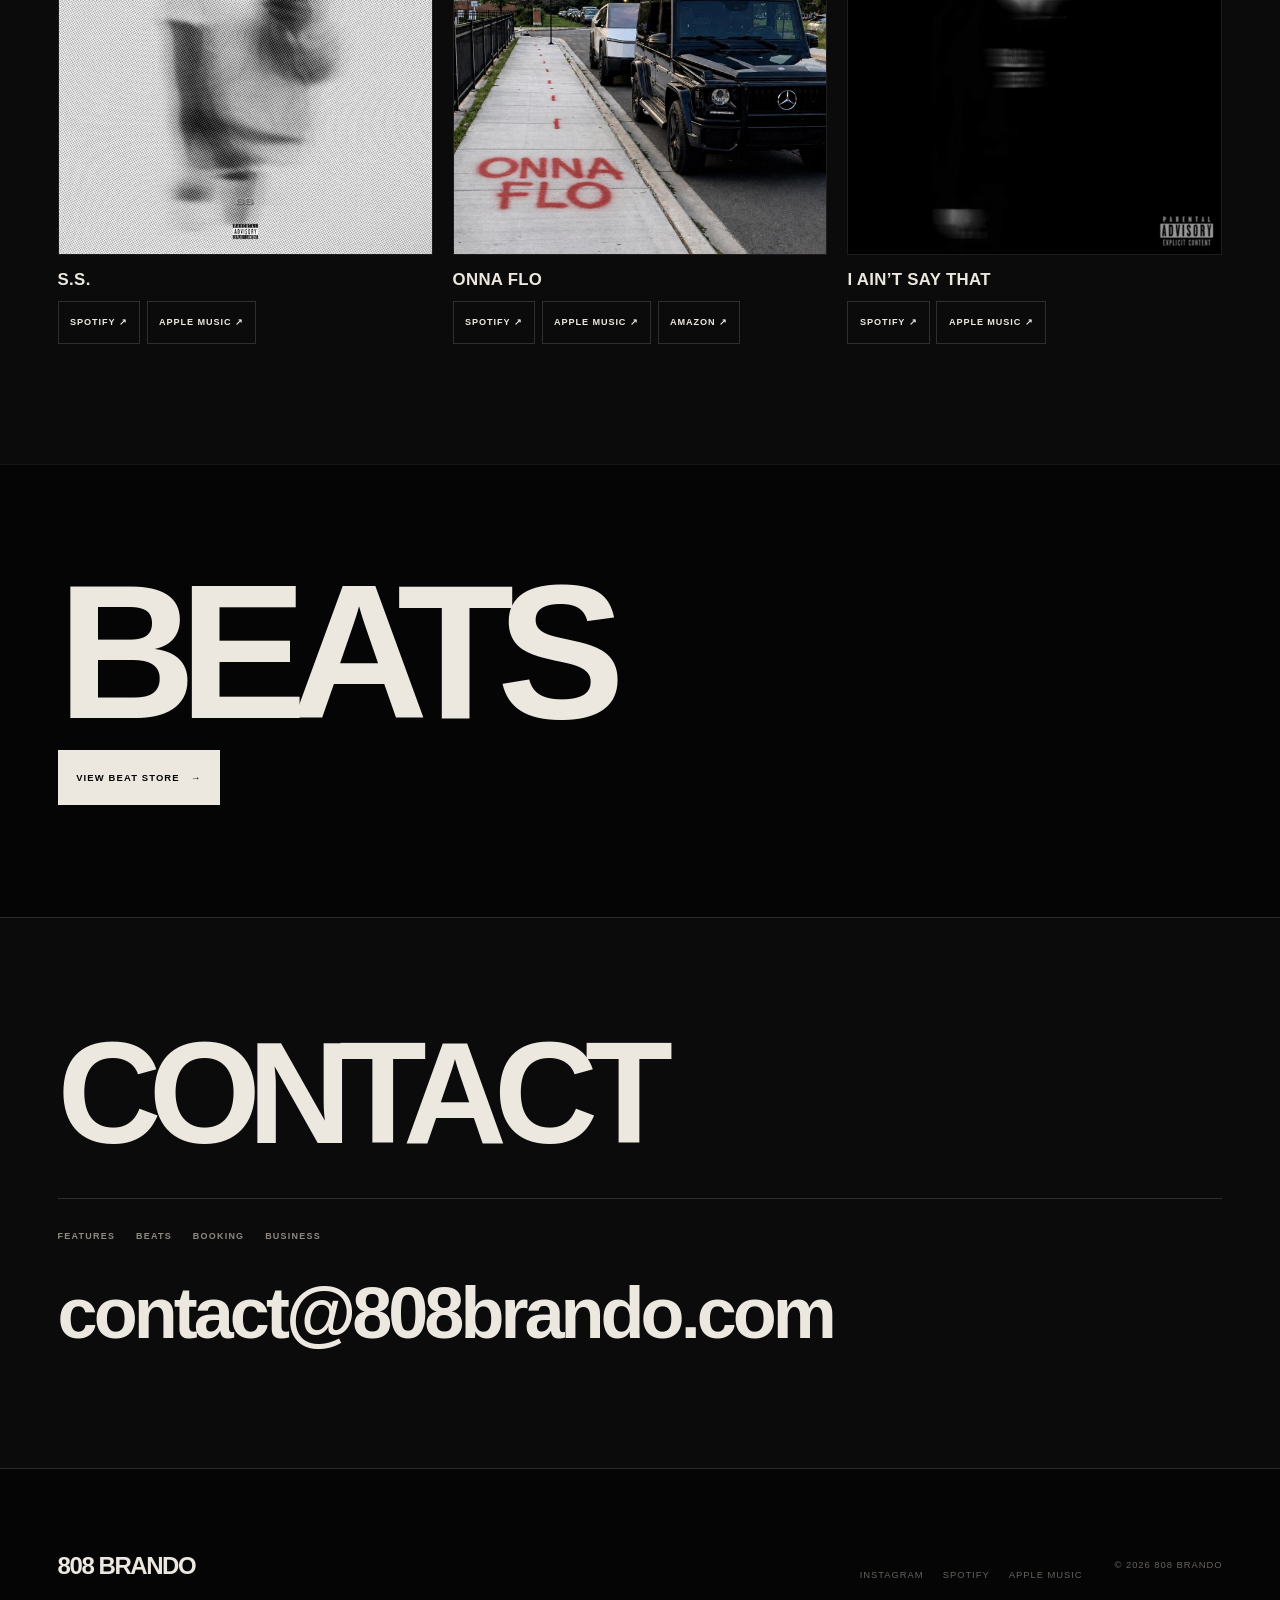
==== commit b5c80236: "Compact released track streaming actions" ====
--- a/index.html
+++ b/index.html
@@ -14,8 +14,8 @@
     <meta name="twitter:card" content="summary_large_image" />
     <title>808 Brando — Official Website</title>
     <link rel="icon" href="assets/favicon.svg" type="image/svg+xml" />
-    <link rel="stylesheet" href="styles.css?v=20260902c" />
-    <script src="script.js?v=20260902c" defer></script>
+    <link rel="stylesheet" href="styles.css?v=20260902g" />
+    <script src="script.js?v=20260902g" defer></script>
   </head>
   <body data-page="home">
     <a class="skip-link" href="#main">Skip to music</a>
--- a/styles.css
+++ b/styles.css
@@ -19,7 +19,7 @@
 .track-info{min-width:0;padding:.9rem 0}.track-title-button{width:100%;padding:0;display:flex;align-items:center;justify-content:space-between;gap:1rem;border:0;background:transparent;text-align:left;cursor:pointer}.track-title-button>span{flex:0 0 auto;color:#858079;font-size:.52rem;font-weight:700;letter-spacing:.1em;text-transform:uppercase}.track-streams{display:flex;flex-wrap:wrap;gap:.45rem;margin-top:.75rem}.track-streams[hidden]{display:none}.track-streams a{padding:.55rem .7rem;border:1px solid var(--line);font-size:.52rem;font-weight:700;letter-spacing:.08em;text-transform:uppercase}.track-streams a:hover{background:var(--white);color:var(--black)}.preview-status{max-width:6.2rem;color:#77736d;font-size:.5rem;font-weight:700;letter-spacing:.08em;text-align:right;text-transform:uppercase}
 
 /* Final artist-site refinement */
-.mini-mark{text-transform:uppercase;letter-spacing:-.045em}.primary-project{--artist-shift:0rem;--artist-scale:1;--artist-opacity:1;--cover-scale:1;padding-top:6rem;padding-bottom:5rem}.artist-name{max-width:var(--max);margin:0 auto 1.35rem;font-size:clamp(2.9rem,13vw,6rem);transition:opacity .15s linear;transform:translateY(var(--artist-shift)) scale(var(--artist-scale));opacity:var(--artist-opacity)}.project-grid{max-width:var(--max);margin:0 auto}.project-visual{min-width:0}.primary-cover{width:min(100%,43rem);overflow:hidden;transform:scale(var(--cover-scale));transform-origin:center 42%;will-change:transform}.primary-cover img{aspect-ratio:1;object-fit:contain}.primary-release{margin:1.45rem auto 3.3rem}.primary-release h1{font-size:clamp(3rem,14vw,7.5rem);line-height:.84}.release-date{margin-top:.85rem;color:#aaa59d}.tracklist-shell{width:100%}.track-row{min-height:4.55rem;grid-template-columns:1.5rem minmax(0,1fr) auto;gap:.65rem}.track-info{padding:.72rem 0}.track-row strong{font-size:clamp(.75rem,3.25vw,.9rem)}.track-streams-direct{display:flex;flex-wrap:wrap;gap:.35rem;margin-top:.58rem}.track-streams-direct a{min-height:2.15rem;padding:0 .58rem;display:inline-flex;align-items:center;border:1px solid var(--line);color:#bcb7ae;font-size:.48rem;font-weight:700;letter-spacing:.08em;text-transform:uppercase}.track-streams-direct a:hover{background:var(--white);color:var(--black)}.preview-status{padding-right:.15rem}.audio-control{width:8.1rem;display:grid;grid-template-columns:auto minmax(2.5rem,1fr);align-items:center;gap:.38rem .5rem}.audio-control time{grid-column:1/-1;color:#76716b;font-size:.46rem;letter-spacing:.04em;text-align:right}.audio-progress{width:100%;height:2px;border:0;border-radius:0;accent-color:var(--white)}.audio-control.pending .audio-progress,.audio-control.pending time{display:none}.audio-button{min-width:4.35rem;height:2.35rem}.release-grid{gap:2.4rem 1.25rem}.release-card{min-width:0}.release-card img{border:1px solid rgba(236,232,224,.08)}.release-card h3{margin:.9rem 0 .72rem;font-size:1.05rem;letter-spacing:.02em}.stream-links{gap:.4rem}.stream-links a{min-height:2.65rem;padding:.65rem .72rem;display:inline-flex;align-items:center}.out-now .split-heading{margin-bottom:2.2rem}.upcoming{padding-top:6rem;padding-bottom:6rem}.upcoming-card p,.concept-rail figcaption{display:none}.concept-block{margin-top:4rem}.concept-rail{grid-auto-columns:min(78vw,30rem);gap:.7rem}.beats-teaser{max-width:none;min-height:22rem;padding-top:5rem;padding-bottom:5rem;display:flex;align-items:flex-end;justify-content:space-between;gap:2rem}.beats-copy h2{font-size:clamp(4.5rem,22vw,12rem)}.beats-copy .action{margin-top:1.5rem}.contact-direct{max-width:var(--max);margin:0 auto;border-top:1px solid var(--line);padding-top:2rem}.contact-types{display:flex;flex-wrap:wrap;gap:.55rem 1.3rem;color:#8e8981;font-size:.56rem;font-weight:700;letter-spacing:.14em;text-transform:uppercase}.contact-email{display:inline-block;margin-top:2.4rem;font-size:clamp(1.45rem,7vw,4.5rem);font-weight:900;letter-spacing:-.055em;line-height:.95}.contact-email:hover{color:#aaa59d}.fan-signup{padding-top:3.5rem;padding-bottom:3.5rem;gap:1.5rem}.fan-signup h2{font-size:clamp(2.2rem,8vw,4.5rem)}.fan-signup form{width:100%;max-width:31rem}.fan-signup input,.fan-signup button{min-height:3.25rem}.fan-signup :disabled{opacity:.48;cursor:not-allowed}.site-footer{min-height:10rem}.site-footer nav{display:flex;flex-wrap:wrap;gap:.7rem 1.2rem}.site-footer nav a:hover{color:var(--white)}
+.mini-mark{text-transform:uppercase;letter-spacing:-.045em}.primary-project{--artist-shift:0rem;--artist-scale:1;--artist-opacity:1;--cover-scale:1;padding-top:6rem;padding-bottom:5rem}.artist-name{max-width:var(--max);margin:0 auto 1.35rem;font-size:clamp(2.9rem,13vw,6rem);transition:opacity .15s linear;transform:translateY(var(--artist-shift)) scale(var(--artist-scale));opacity:var(--artist-opacity)}.project-grid{max-width:var(--max);margin:0 auto}.project-visual{min-width:0}.primary-cover{width:min(100%,43rem);overflow:hidden;transform:scale(var(--cover-scale));transform-origin:center 42%;will-change:transform}.primary-cover img{aspect-ratio:1;object-fit:contain}.primary-release{margin:1.45rem auto 3.3rem}.primary-release h1{font-size:clamp(3rem,14vw,7.5rem);line-height:.84}.release-date{margin-top:.85rem;color:#aaa59d}.tracklist-shell{width:100%}.track-row{min-height:4.55rem;grid-template-columns:1.5rem minmax(0,1fr) auto;gap:.65rem}.track-info{min-width:0;padding:.72rem 0}.track-row.has-streams .track-info{display:flex;flex-wrap:wrap;align-items:center;gap:.42rem .65rem}.track-row strong{min-width:0;font-size:clamp(.75rem,3.25vw,.9rem)}.track-streams-direct{display:flex;flex:0 0 auto;flex-wrap:wrap;gap:.25rem;margin:0}.track-streams-direct a{min-height:1.7rem;padding:0 .45rem;display:inline-flex;align-items:center;border:0;background:#151515;color:#aaa59d;font-size:.44rem;font-weight:700;letter-spacing:.07em;text-transform:uppercase}.track-streams-direct a:hover{background:var(--white);color:var(--black)}.preview-status{padding-right:.15rem}.audio-control{width:8.1rem;display:grid;grid-template-columns:auto minmax(2.5rem,1fr);align-items:center;gap:.38rem .5rem}.audio-control time{grid-column:1/-1;color:#76716b;font-size:.46rem;letter-spacing:.04em;text-align:right}.audio-progress{width:100%;height:2px;border:0;border-radius:0;accent-color:var(--white)}.audio-control.pending .audio-progress,.audio-control.pending time{display:none}.audio-button{min-width:4.35rem;height:2.35rem}.release-grid{gap:2.4rem 1.25rem}.release-card{min-width:0}.release-card img{border:1px solid rgba(236,232,224,.08)}.release-card h3{margin:.9rem 0 .72rem;font-size:1.05rem;letter-spacing:.02em}.stream-links{gap:.4rem}.stream-links a{min-height:2.65rem;padding:.65rem .72rem;display:inline-flex;align-items:center}.out-now .split-heading{margin-bottom:2.2rem}.upcoming{padding-top:6rem;padding-bottom:6rem}.upcoming-card p,.concept-rail figcaption{display:none}.concept-block{margin-top:4rem}.concept-rail{grid-auto-columns:min(78vw,30rem);gap:.7rem}.beats-teaser{max-width:none;min-height:22rem;padding-top:5rem;padding-bottom:5rem;display:flex;align-items:flex-end;justify-content:space-between;gap:2rem}.beats-copy h2{font-size:clamp(4.5rem,22vw,12rem)}.beats-copy .action{margin-top:1.5rem}.contact-direct{max-width:var(--max);margin:0 auto;border-top:1px solid var(--line);padding-top:2rem}.contact-types{display:flex;flex-wrap:wrap;gap:.55rem 1.3rem;color:#8e8981;font-size:.56rem;font-weight:700;letter-spacing:.14em;text-transform:uppercase}.contact-email{display:inline-block;margin-top:2.4rem;font-size:clamp(1.45rem,7vw,4.5rem);font-weight:900;letter-spacing:-.055em;line-height:.95}.contact-email:hover{color:#aaa59d}.fan-signup{padding-top:3.5rem;padding-bottom:3.5rem;gap:1.5rem}.fan-signup h2{font-size:clamp(2.2rem,8vw,4.5rem)}.fan-signup form{width:100%;max-width:31rem}.fan-signup input,.fan-signup button{min-height:3.25rem}.fan-signup :disabled{opacity:.48;cursor:not-allowed}.site-footer{min-height:10rem}.site-footer nav{display:flex;flex-wrap:wrap;gap:.7rem 1.2rem}.site-footer nav a:hover{color:var(--white)}
 .store-hero{min-height:48svh;padding-top:8rem}.store-artist{margin:0 0 .65rem;color:#908b83;font-size:.66rem;font-weight:700;letter-spacing:.16em;text-transform:uppercase}.store-hero h1{font-size:clamp(5.5rem,25vw,14rem)}.store-interface{padding-top:4rem;padding-bottom:6rem}.store-filters input:disabled,.store-filters select:disabled{opacity:.45}.beat-row>.audio-control{grid-column:2;grid-row:1}.pricing-grid{max-width:58rem;margin:2.2rem 0;display:grid;border-top:1px solid var(--line)}.pricing-grid>div{min-height:4.4rem;display:flex;align-items:center;justify-content:space-between;gap:1rem;border-bottom:1px solid var(--line);font-size:.62rem;letter-spacing:.12em;text-transform:uppercase}.pricing-grid strong{font-size:1rem}.license-note>p:not(.section-index){max-width:42rem;margin:1.5rem 0 2rem}.license-note .action{margin-top:.4rem}
 .beat-actions span{padding:.65rem .8rem;border:1px solid var(--line);color:#5f5b56;font-size:.54rem;letter-spacing:.09em;text-transform:uppercase}
 .payment-actions{display:flex;flex-wrap:wrap;gap:.65rem}.payment-note{font-size:.58rem!important;letter-spacing:.08em;text-transform:uppercase}.audio-control.pending .audio-button{min-width:5.2rem;color:#6f6a63;border-color:#2b2926}
@@ -37,3 +37,32 @@
   .site-nav{position:absolute;z-index:1;inset:100% 0 auto;min-height:calc(100svh - 4rem);overflow-y:auto;background:#050505;border-top:1px solid rgba(255,255,255,.12)}
   .site-nav a{color:#fff}
 }
+
+/* Restrained motion and interaction polish */
+.site-header{transition:background-color .2s ease,border-color .2s ease,box-shadow .2s ease}
+.site-header.scrolled{background:rgba(5,5,5,.985);border-bottom-color:rgba(255,255,255,.14);box-shadow:0 .6rem 2rem rgba(0,0,0,.18)}
+.site-nav a,.action,.stream-links a,.track-streams-direct a,.beat-actions a,.audio-button,.contact-email,.site-footer a{transition:color .2s ease,background-color .2s ease,border-color .2s ease,opacity .2s ease,transform .2s ease}
+.reveal{transition-delay:var(--reveal-delay,0ms)}
+.release-card img{transition:transform .25s ease,filter .25s ease}
+.beat-row{transition:background-color .2s ease,border-color .2s ease}
+.beat-row:focus-within{background:rgba(236,232,224,.025);border-bottom-color:rgba(236,232,224,.28)}
+.audio-button[aria-pressed="true"]{background:var(--white);color:var(--black);border-color:var(--white)}
+.audio-progress::-webkit-progress-value{transition:width .15s linear}
+.audio-progress::-moz-progress-bar{transition:width .15s linear}
+
+@media(hover:hover){
+  .release-card:hover img{transform:translateY(-3px) scale(1.006);filter:brightness(1.025)}
+  .beat-row:hover{background:rgba(236,232,224,.02);border-bottom-color:rgba(236,232,224,.24)}
+  .site-nav a:hover,.site-footer a:hover{opacity:.7}
+  .action:hover,.stream-links a:hover,.track-streams-direct a:hover,.beat-actions a:hover{transform:translateY(-1px)}
+}
+
+@media(prefers-reduced-motion:reduce){
+  .site-header,.site-nav a,.action,.stream-links a,.track-streams-direct a,.beat-actions a,.audio-button,.contact-email,.site-footer a,.release-card img,.beat-row,.audio-progress::-webkit-progress-value,.audio-progress::-moz-progress-bar{transition:none!important}
+  .reveal{transition-delay:0ms!important}
+}
+
+/* Beat license agreement and reusable certificate */
+.legal-page{padding-top:4rem}.legal-hero,.license-summary,.legal-terms,.legal-actions{max-width:70rem;margin:0 auto;padding-left:var(--pad);padding-right:var(--pad)}.legal-hero{padding-top:clamp(7rem,14vw,11rem);padding-bottom:5rem;border-bottom:1px solid var(--line)}.legal-hero>p{margin:0 0 1rem;color:#928d85;font-size:.63rem;font-weight:700;letter-spacing:.16em;text-transform:uppercase}.legal-hero h1{max-width:60rem;margin:0;font-size:clamp(3.5rem,12vw,8.2rem);font-weight:900;line-height:.82;letter-spacing:-.075em;text-transform:uppercase}.legal-hero dl{margin:4rem 0 0;display:grid;border-top:1px solid var(--line)}.legal-hero dl div{padding:1rem 0;display:flex;justify-content:space-between;gap:1rem;border-bottom:1px solid var(--line)}.legal-hero dt{color:#77736d;font-size:.55rem;font-weight:700;letter-spacing:.12em;text-transform:uppercase}.legal-hero dd{margin:0;font-size:.68rem;text-align:right}.legal-hero a,.legal-terms a,.certificate a{text-decoration:underline;text-decoration-color:#5a5650;text-underline-offset:.2em}.license-summary,.legal-terms{padding-top:5rem;padding-bottom:5rem}.license-summary h2,.legal-terms>h2{margin:0 0 2rem;font-size:clamp(2rem,7vw,4rem);letter-spacing:-.05em;text-transform:uppercase}.terms-table{overflow-x:auto;border-block:1px solid var(--line)}.terms-table table{width:100%;min-width:58rem;border-collapse:collapse;text-align:left}.terms-table th,.terms-table td{padding:1rem .8rem;border-bottom:1px solid var(--line);font-size:.64rem;line-height:1.5;vertical-align:top}.terms-table thead th{color:#77736d;font-size:.5rem;letter-spacing:.1em;text-transform:uppercase}.terms-table tbody th{font-size:.65rem;text-transform:uppercase}.terms-table tr:last-child th,.terms-table tr:last-child td{border-bottom:0}.legal-note{max-width:50rem;margin:1.5rem 0 0;color:#8d8880;font-size:.66rem;line-height:1.75}.legal-terms{border-top:1px solid var(--line)}.legal-terms ol{margin:0;padding:0;list-style:none;counter-reset:terms}.legal-terms li{counter-increment:terms;padding:1.7rem 0 1.8rem 3rem;position:relative;border-top:1px solid var(--line)}.legal-terms li:first-child{border-top:0}.legal-terms li:before{content:counter(terms,decimal-leading-zero);position:absolute;top:1.85rem;left:0;color:#68645e;font-size:.55rem;letter-spacing:.1em}.legal-terms h3{margin:0 0 .7rem;font-size:.82rem;letter-spacing:.08em;text-transform:uppercase}.legal-terms p{max-width:58rem;margin:0;color:#aaa59d;font-size:.76rem;line-height:1.8}.legal-actions{padding-top:0;padding-bottom:6rem;display:flex;flex-wrap:wrap;gap:.65rem}.certificate-page{padding:2rem;background:#111}.certificate{max-width:52rem;margin:0 auto;padding:clamp(2rem,7vw,5rem);border:1px solid var(--line);background:#050505}.certificate header{padding-bottom:3rem;border-bottom:1px solid var(--line)}.certificate header p{margin:0 0 .7rem;color:#8d8880;font-size:.58rem;font-weight:700;letter-spacing:.16em;text-transform:uppercase}.certificate h1{margin:0;font-size:clamp(2.4rem,9vw,5rem);line-height:.86;letter-spacing:-.06em;text-transform:uppercase}.certificate dl{margin:2.5rem 0}.certificate dl div{padding:1rem 0;display:grid;gap:.4rem;border-bottom:1px solid var(--line)}.certificate dt{color:#77736d;font-size:.52rem;font-weight:700;letter-spacing:.11em;text-transform:uppercase}.certificate dd{margin:0;font-size:.75rem}.certificate-reference{margin:2.5rem 0;color:#aaa59d;font-size:.72rem;line-height:1.7}.certificate footer{padding-top:1.5rem;border-top:1px solid var(--line);color:#77736d;font-size:.58rem;letter-spacing:.08em;text-transform:uppercase}
+@media(min-width:700px){.legal-hero dl{grid-template-columns:1fr 1fr}.legal-hero dl div{padding-right:1.5rem}.legal-hero dl div:nth-child(odd){border-right:1px solid var(--line)}.legal-hero dl div:nth-child(even){padding-left:1.5rem}.certificate dl div{grid-template-columns:13rem 1fr;align-items:baseline}.certificate dd{text-align:right}}
+@media print{.certificate-page{padding:0;background:#fff;color:#000}.certificate{max-width:none;border:0;background:#fff;color:#000}.certificate header,.certificate dl div,.certificate footer{border-color:#bbb}.certificate dt,.certificate header p,.certificate-reference,.certificate footer{color:#333}}
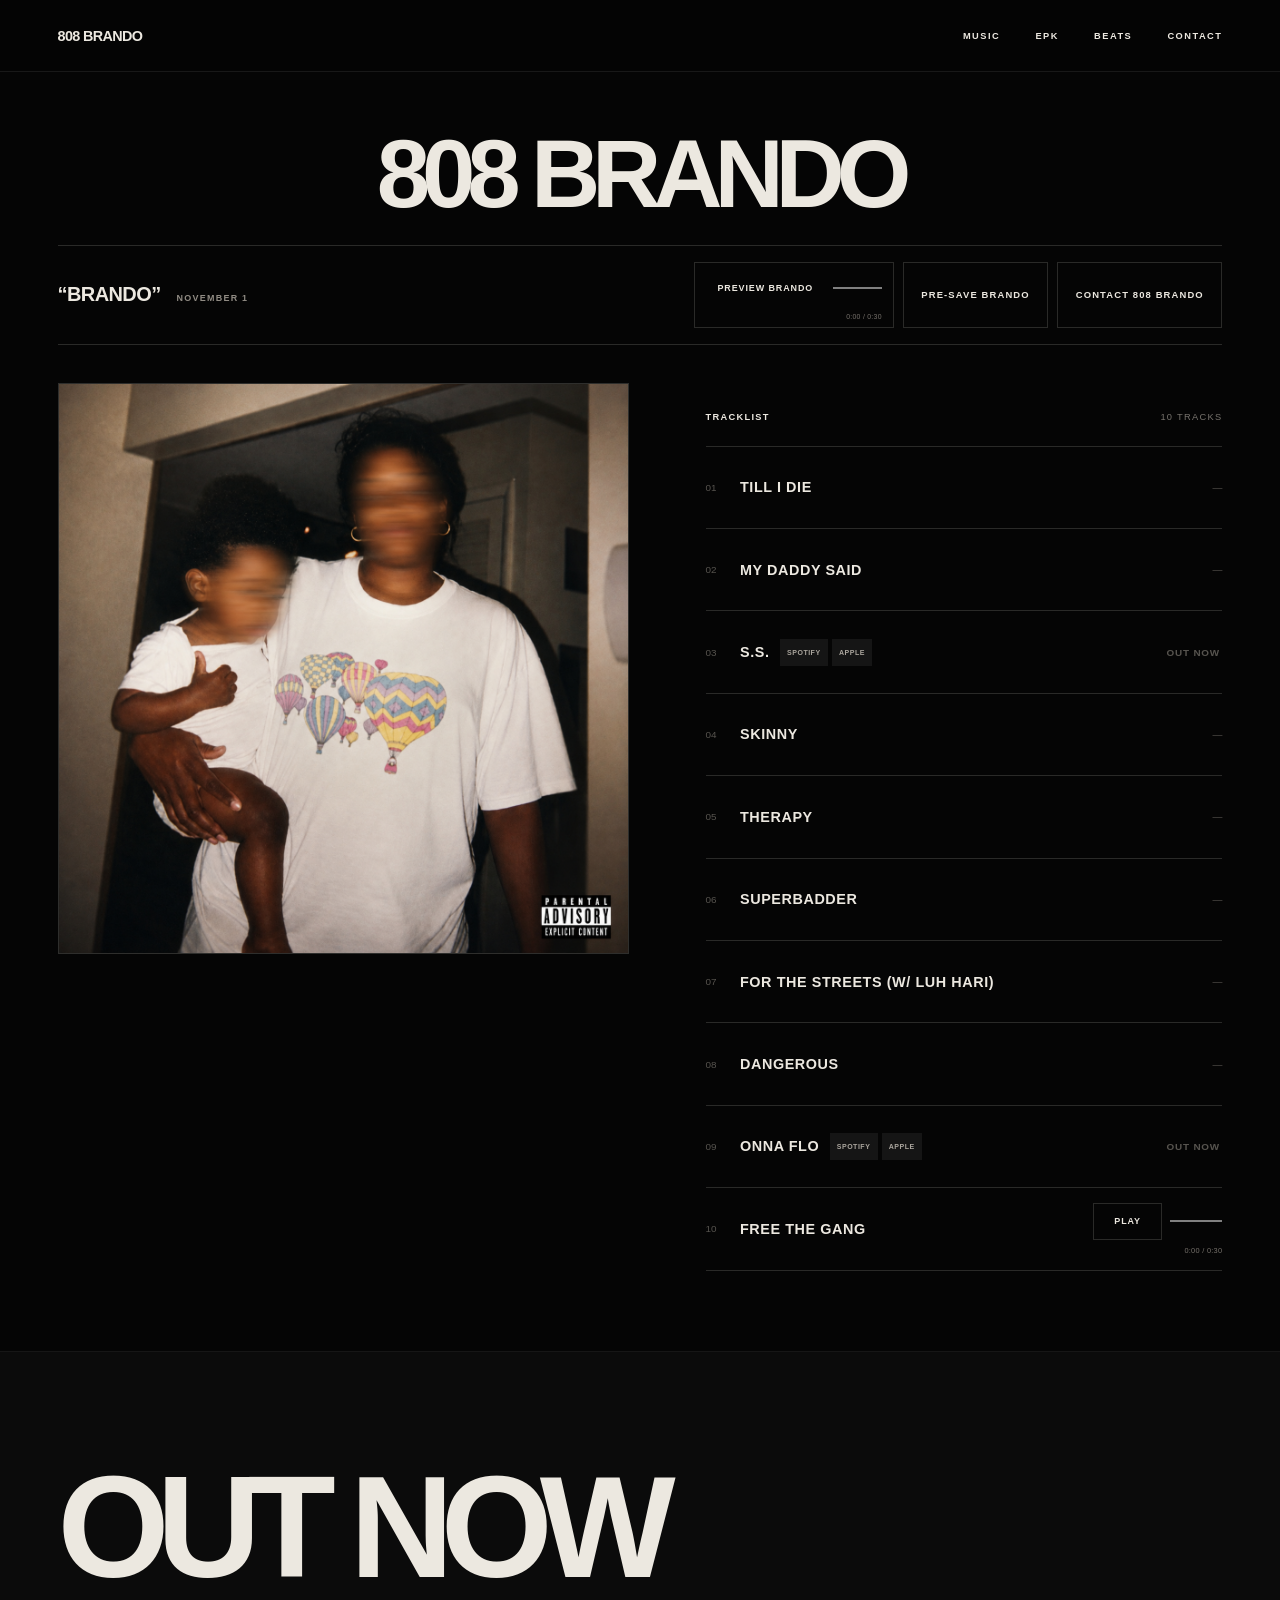
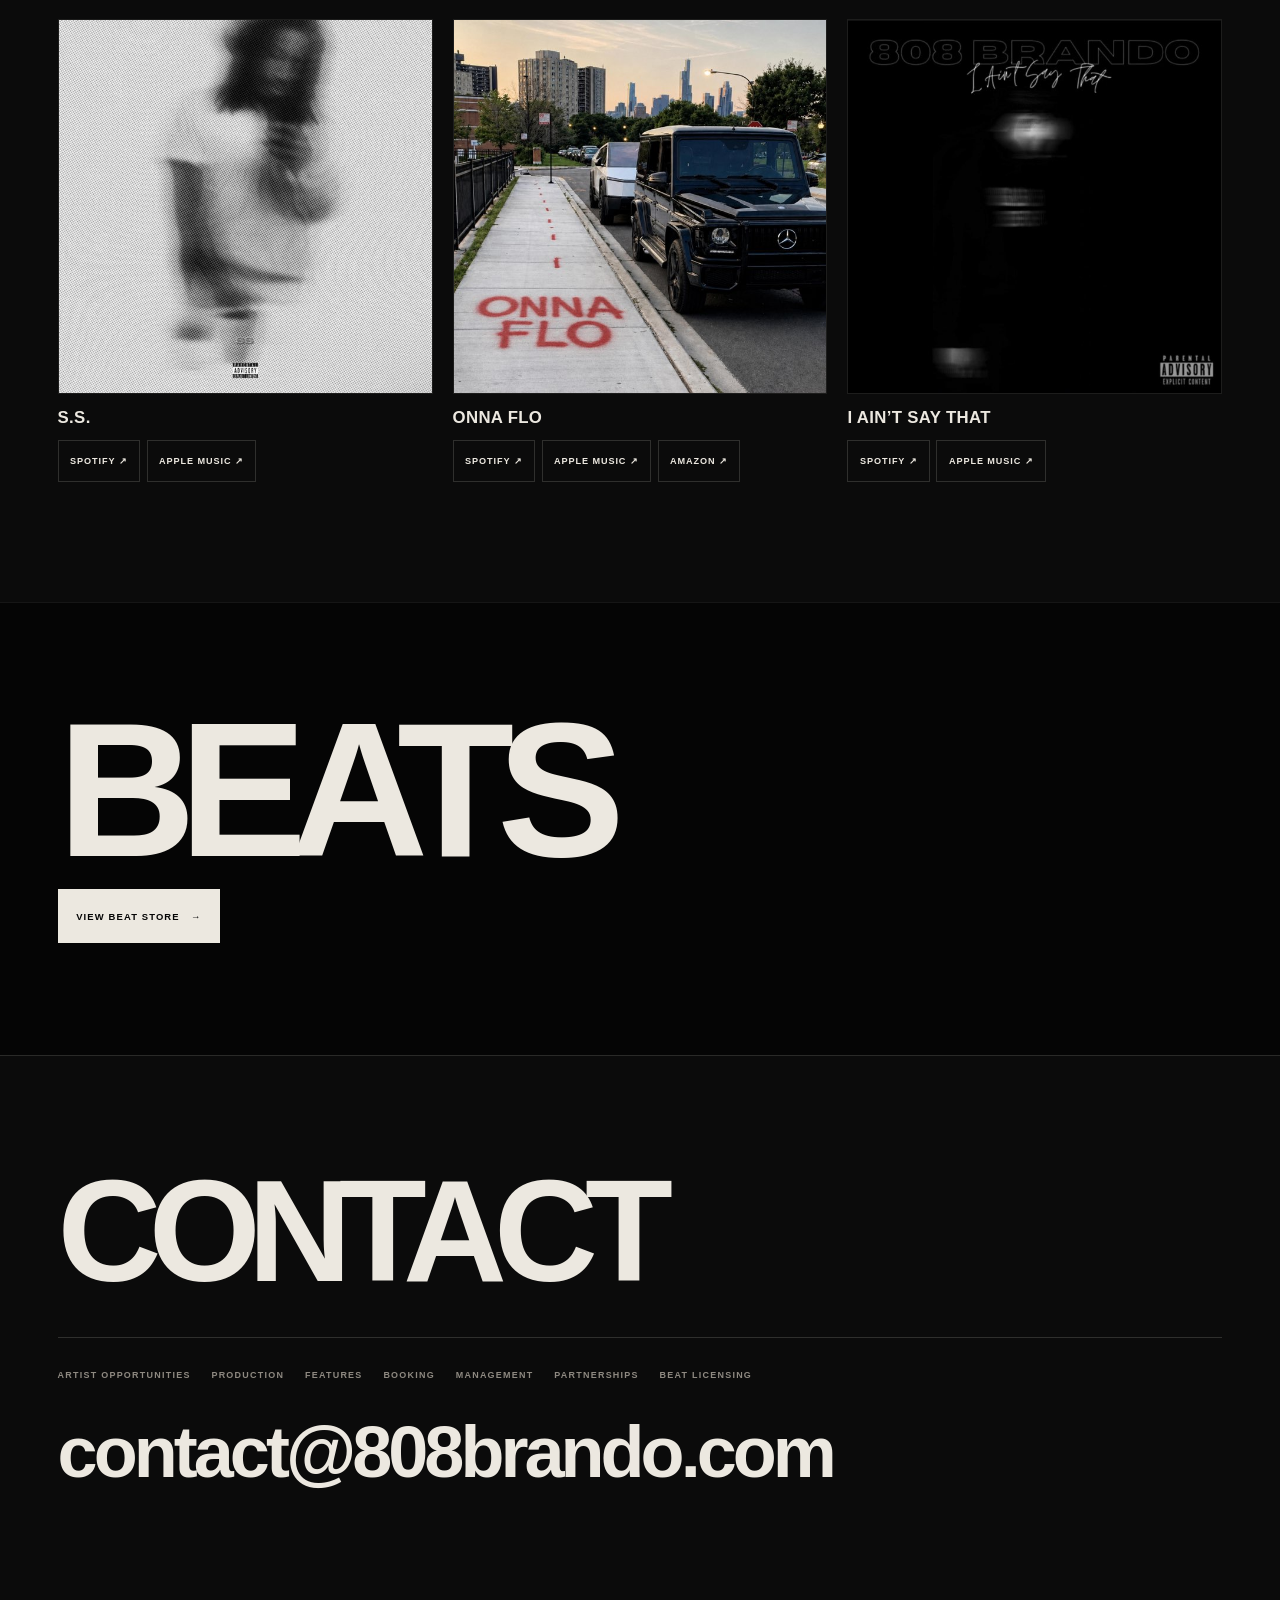
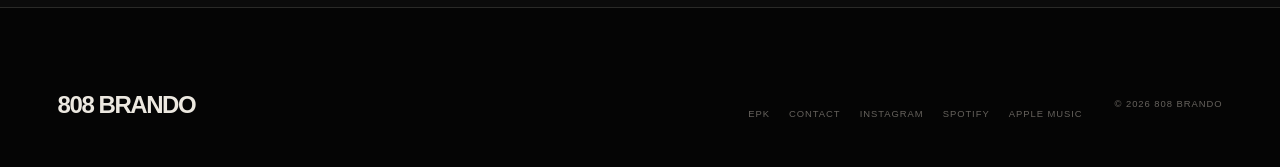
==== commit 58338e05: "Add industry-ready homepage and EPK" ====
--- a/index.html
+++ b/index.html
@@ -4,18 +4,68 @@
     <meta charset="UTF-8" />
     <meta name="viewport" content="width=device-width, initial-scale=1" />
     <meta name="theme-color" content="#050505" />
-    <meta name="description" content="Official 808 Brando website. Music, releases, beats, and contact." />
+    <meta name="description" content="Official 808 Brando website. Music, the upcoming BRANDO project, beats, and business contact." />
     <link rel="canonical" href="https://808brando.com/" />
     <meta property="og:title" content="808 Brando — Official Website" />
-    <meta property="og:description" content="Music, releases, beats, and contact." />
+    <meta property="og:description" content="Music, the upcoming BRANDO project, production, beats, and business contact." />
     <meta property="og:type" content="website" />
     <meta property="og:url" content="https://808brando.com/" />
     <meta property="og:image" content="https://808brando.com/4C8C915B-4C05-4F03-BF55-5BFD5AE3C4B6.png" />
+    <meta property="og:image:alt" content="Official BRANDO project artwork" />
     <meta name="twitter:card" content="summary_large_image" />
     <title>808 Brando — Official Website</title>
     <link rel="icon" href="assets/favicon.svg" type="image/svg+xml" />
-    <link rel="stylesheet" href="styles.css?v=20260902g" />
-    <script src="script.js?v=20260902g" defer></script>
+    <link rel="stylesheet" href="styles.css?v=20260904a" />
+    <script src="script.js?v=20260904a" defer></script>
+    <script type="application/ld+json">
+      {
+        "@context": "https://schema.org",
+        "@graph": [
+          {
+            "@type": "MusicGroup",
+            "@id": "https://808brando.com/#artist",
+            "name": "808 Brando",
+            "url": "https://808brando.com/",
+            "image": "https://808brando.com/4C8C915B-4C05-4F03-BF55-5BFD5AE3C4B6.png",
+            "email": "contact@808brando.com",
+            "sameAs": [
+              "https://www.instagram.com/808brando_",
+              "https://open.spotify.com/artist/403LEb2BrQdkKDsTrq62Lx",
+              "https://music.apple.com/us/artist/808-brando/1687278750"
+            ]
+          },
+          {
+            "@type": "MusicAlbum",
+            "@id": "https://808brando.com/#brando",
+            "name": "BRANDO",
+            "byArtist": { "@id": "https://808brando.com/#artist" },
+            "image": "https://808brando.com/4C8C915B-4C05-4F03-BF55-5BFD5AE3C4B6.png",
+            "sameAs": "https://music.apple.com/us/album/brando/6806829619"
+          },
+          {
+            "@type": "MusicRecording",
+            "name": "S.S.",
+            "byArtist": { "@id": "https://808brando.com/#artist" },
+            "image": "https://808brando.com/assets/artwork/releases/ss.jpg",
+            "sameAs": ["https://open.spotify.com/album/2t7cqE5mZXSqU1u0Qgn9qJ", "https://music.apple.com/us/album/ss-single/6772166511"]
+          },
+          {
+            "@type": "MusicRecording",
+            "name": "Onna Flo",
+            "byArtist": { "@id": "https://808brando.com/#artist" },
+            "image": "https://808brando.com/assets/artwork/releases/onna-flo.jpg",
+            "sameAs": ["https://open.spotify.com/album/5kWoqL24PrfVmpdxXvw3Uu", "https://music.apple.com/us/album/onna-flo-single/6799945470"]
+          },
+          {
+            "@type": "MusicRecording",
+            "name": "I Ain’t Say That",
+            "byArtist": { "@id": "https://808brando.com/#artist" },
+            "image": "https://808brando.com/assets/artwork/releases/i-aint-say-that.jpg",
+            "sameAs": ["https://open.spotify.com/track/677gZd1G8dXgJZSkLyHsHB", "https://music.apple.com/us/album/i-aint-say-that/1697637272?i=1697637273"]
+          }
+        ]
+      }
+    </script>
   </head>
   <body data-page="home">
     <a class="skip-link" href="#main">Skip to music</a>
@@ -23,19 +73,32 @@
       <a class="mini-mark" href="#top" aria-label="808 Brando home">808 Brando</a>
       <button class="menu-toggle" type="button" aria-expanded="false" aria-controls="site-nav"><span class="sr-only">Open menu</span><span></span><span></span></button>
       <nav class="site-nav" id="site-nav" aria-label="Primary navigation">
-        <a href="#music">Music</a><a href="beats/">Beats</a><a href="#contact">Contact</a>
+        <a href="#music">Music</a><a href="epk/">EPK</a><a href="beats/">Beats</a><a href="#contact">Contact</a>
       </nav>
     </header>
 
     <main id="main">
       <section class="primary-project" id="music" aria-labelledby="brando-title">
         <p class="artist-name">808 Brando</p>
+        <div class="desktop-project-brief" aria-label="BRANDO project summary">
+          <div><strong>“BRANDO”</strong><span>NOVEMBER 1</span></div>
+          <div class="project-actions">
+            <div class="project-preview" data-project-preview></div>
+            <a class="action" data-presave hidden>Pre-save BRANDO</a>
+            <a class="action" href="mailto:contact@808brando.com?subject=808%20Brando%20%E2%80%94%20Business%20Inquiry">Contact 808 Brando</a>
+          </div>
+        </div>
         <div class="project-grid">
           <div class="project-visual">
             <figure class="primary-cover"><img src="4C8C915B-4C05-4F03-BF55-5BFD5AE3C4B6.png" alt="Official BRANDO artwork featuring 808 Brando and his mother" /></figure>
             <div class="primary-release reveal">
               <h1 id="brando-title">“BRANDO”</h1>
               <p id="brando-release-date" class="release-date">NOVEMBER 1</p>
+              <div class="project-actions" aria-label="BRANDO project actions">
+                <div class="project-preview" data-project-preview></div>
+                <a class="action" data-presave hidden>Pre-save BRANDO</a>
+                <a class="action" href="mailto:contact@808brando.com?subject=808%20Brando%20%E2%80%94%20Business%20Inquiry">Contact 808 Brando</a>
+              </div>
             </div>
           </div>
           <div class="tracklist-shell reveal" aria-labelledby="tracklist-title">
@@ -57,13 +120,13 @@
       <section class="contact" id="contact" aria-labelledby="contact-title">
         <header class="split-heading reveal"><div><h2 id="contact-title">Contact</h2></div></header>
         <div class="contact-direct reveal">
-          <div class="contact-types" aria-label="Contact purposes"><span>Features</span><span>Beats</span><span>Booking</span><span>Business</span></div>
-          <a class="contact-email" href="mailto:contact@808brando.com">contact@808brando.com</a>
+          <div class="contact-types" aria-label="Contact purposes"><span>Artist Opportunities</span><span>Production</span><span>Features</span><span>Booking</span><span>Management</span><span>Partnerships</span><span>Beat Licensing</span></div>
+          <a class="contact-email" href="mailto:contact@808brando.com?subject=808%20Brando%20%E2%80%94%20Business%20Inquiry">contact@808brando.com</a>
         </div>
       </section>
 
     </main>
 
-    <footer class="site-footer"><a href="#top" class="footer-mark">808 Brando</a><nav aria-label="Artist links"><a href="https://www.instagram.com/808brando_" target="_blank" rel="noopener">Instagram</a><a href="https://open.spotify.com/artist/403LEb2BrQdkKDsTrq62Lx" target="_blank" rel="noopener">Spotify</a><a href="https://music.apple.com/us/artist/808-brando/1687278750" target="_blank" rel="noopener">Apple Music</a></nav><p>© <span id="year"></span> 808 Brando</p></footer>
+    <footer class="site-footer"><a href="#top" class="footer-mark">808 Brando</a><nav aria-label="Artist links"><a href="epk/">EPK</a><a href="mailto:contact@808brando.com?subject=808%20Brando%20%E2%80%94%20Business%20Inquiry">Contact</a><a href="https://www.instagram.com/808brando_" target="_blank" rel="noopener">Instagram</a><a href="https://open.spotify.com/artist/403LEb2BrQdkKDsTrq62Lx" target="_blank" rel="noopener">Spotify</a><a href="https://music.apple.com/us/artist/808-brando/1687278750" target="_blank" rel="noopener">Apple Music</a></nav><p>© <span id="year"></span> 808 Brando</p></footer>
   </body>
 </html>
--- a/styles.css
+++ b/styles.css
@@ -66,3 +66,9 @@
 .legal-page{padding-top:4rem}.legal-hero,.license-summary,.legal-terms,.legal-actions{max-width:70rem;margin:0 auto;padding-left:var(--pad);padding-right:var(--pad)}.legal-hero{padding-top:clamp(7rem,14vw,11rem);padding-bottom:5rem;border-bottom:1px solid var(--line)}.legal-hero>p{margin:0 0 1rem;color:#928d85;font-size:.63rem;font-weight:700;letter-spacing:.16em;text-transform:uppercase}.legal-hero h1{max-width:60rem;margin:0;font-size:clamp(3.5rem,12vw,8.2rem);font-weight:900;line-height:.82;letter-spacing:-.075em;text-transform:uppercase}.legal-hero dl{margin:4rem 0 0;display:grid;border-top:1px solid var(--line)}.legal-hero dl div{padding:1rem 0;display:flex;justify-content:space-between;gap:1rem;border-bottom:1px solid var(--line)}.legal-hero dt{color:#77736d;font-size:.55rem;font-weight:700;letter-spacing:.12em;text-transform:uppercase}.legal-hero dd{margin:0;font-size:.68rem;text-align:right}.legal-hero a,.legal-terms a,.certificate a{text-decoration:underline;text-decoration-color:#5a5650;text-underline-offset:.2em}.license-summary,.legal-terms{padding-top:5rem;padding-bottom:5rem}.license-summary h2,.legal-terms>h2{margin:0 0 2rem;font-size:clamp(2rem,7vw,4rem);letter-spacing:-.05em;text-transform:uppercase}.terms-table{overflow-x:auto;border-block:1px solid var(--line)}.terms-table table{width:100%;min-width:58rem;border-collapse:collapse;text-align:left}.terms-table th,.terms-table td{padding:1rem .8rem;border-bottom:1px solid var(--line);font-size:.64rem;line-height:1.5;vertical-align:top}.terms-table thead th{color:#77736d;font-size:.5rem;letter-spacing:.1em;text-transform:uppercase}.terms-table tbody th{font-size:.65rem;text-transform:uppercase}.terms-table tr:last-child th,.terms-table tr:last-child td{border-bottom:0}.legal-note{max-width:50rem;margin:1.5rem 0 0;color:#8d8880;font-size:.66rem;line-height:1.75}.legal-terms{border-top:1px solid var(--line)}.legal-terms ol{margin:0;padding:0;list-style:none;counter-reset:terms}.legal-terms li{counter-increment:terms;padding:1.7rem 0 1.8rem 3rem;position:relative;border-top:1px solid var(--line)}.legal-terms li:first-child{border-top:0}.legal-terms li:before{content:counter(terms,decimal-leading-zero);position:absolute;top:1.85rem;left:0;color:#68645e;font-size:.55rem;letter-spacing:.1em}.legal-terms h3{margin:0 0 .7rem;font-size:.82rem;letter-spacing:.08em;text-transform:uppercase}.legal-terms p{max-width:58rem;margin:0;color:#aaa59d;font-size:.76rem;line-height:1.8}.legal-actions{padding-top:0;padding-bottom:6rem;display:flex;flex-wrap:wrap;gap:.65rem}.certificate-page{padding:2rem;background:#111}.certificate{max-width:52rem;margin:0 auto;padding:clamp(2rem,7vw,5rem);border:1px solid var(--line);background:#050505}.certificate header{padding-bottom:3rem;border-bottom:1px solid var(--line)}.certificate header p{margin:0 0 .7rem;color:#8d8880;font-size:.58rem;font-weight:700;letter-spacing:.16em;text-transform:uppercase}.certificate h1{margin:0;font-size:clamp(2.4rem,9vw,5rem);line-height:.86;letter-spacing:-.06em;text-transform:uppercase}.certificate dl{margin:2.5rem 0}.certificate dl div{padding:1rem 0;display:grid;gap:.4rem;border-bottom:1px solid var(--line)}.certificate dt{color:#77736d;font-size:.52rem;font-weight:700;letter-spacing:.11em;text-transform:uppercase}.certificate dd{margin:0;font-size:.75rem}.certificate-reference{margin:2.5rem 0;color:#aaa59d;font-size:.72rem;line-height:1.7}.certificate footer{padding-top:1.5rem;border-top:1px solid var(--line);color:#77736d;font-size:.58rem;letter-spacing:.08em;text-transform:uppercase}
 @media(min-width:700px){.legal-hero dl{grid-template-columns:1fr 1fr}.legal-hero dl div{padding-right:1.5rem}.legal-hero dl div:nth-child(odd){border-right:1px solid var(--line)}.legal-hero dl div:nth-child(even){padding-left:1.5rem}.certificate dl div{grid-template-columns:13rem 1fr;align-items:baseline}.certificate dd{text-align:right}}
 @media print{.certificate-page{padding:0;background:#fff;color:#000}.certificate{max-width:none;border:0;background:#fff;color:#000}.certificate header,.certificate dl div,.certificate footer{border-color:#bbb}.certificate dt,.certificate header p,.certificate-reference,.certificate footer{color:#333}}
+
+/* Industry presentation */
+.artist-name{margin-bottom:.65rem}.artist-role{margin:0 auto 1.4rem;color:#97928a;font-size:.6rem;font-weight:700;letter-spacing:.18em;text-transform:uppercase}.desktop-project-brief{display:none}.project-actions{margin-top:1.4rem;display:flex;flex-wrap:wrap;justify-content:center;gap:.55rem}.project-preview-control{width:12.5rem;min-height:3.4rem;padding:.45rem .7rem;border:1px solid var(--line);grid-template-columns:auto minmax(2.5rem,1fr)}.project-preview-control .audio-button{min-width:7.4rem;height:2.3rem;padding:0;border:0}.project-preview-control time{font-size:.43rem}.store-hero>.action{align-self:flex-start;margin-top:1.6rem}.epk-page{padding-top:4rem}.epk-hero,.epk-bio,.epk-project,.epk-opportunities,.epk-contact{max-width:var(--max);margin:0 auto;padding-left:var(--pad);padding-right:var(--pad)}.epk-hero{min-height:72svh;padding-top:clamp(8rem,16vw,12rem);padding-bottom:5rem;display:flex;flex-direction:column;align-items:flex-start;justify-content:flex-end;border-bottom:1px solid var(--line)}.epk-hero h1{margin:0;font-size:clamp(4rem,18vw,12rem);font-weight:900;line-height:.78;letter-spacing:-.09em;text-transform:uppercase}.epk-role{margin:1.3rem 0 2rem;color:#aaa59d;font-size:.68rem;font-weight:700;letter-spacing:.16em;text-transform:uppercase}.epk-bio{padding-top:5rem;padding-bottom:5rem;display:grid;gap:1.5rem;border-bottom:1px solid var(--line)}.epk-bio h2,.epk-opportunities h2,.epk-contact h2{margin:0;font-size:clamp(2.8rem,10vw,6rem);line-height:.85;letter-spacing:-.065em;text-transform:uppercase}.epk-bio p{max-width:42rem;margin:0;color:#b2ada5;font-size:clamp(1.05rem,3vw,1.45rem);line-height:1.55}.epk-project{padding-top:5rem;padding-bottom:5rem;display:grid;gap:2.2rem;align-items:end}.epk-project figure{margin:0;border:1px solid var(--line)}.epk-project img{width:100%;height:auto}.epk-project h2{margin:0;font-size:clamp(3.8rem,15vw,9rem);line-height:.82;letter-spacing:-.08em;text-transform:uppercase}.epk-project .release-date{margin-bottom:0}.epk-music{padding:6rem var(--pad)}.epk-opportunities{padding-top:6rem;padding-bottom:6rem}.epk-opportunities ul{margin:2.5rem 0 0;padding:0;display:grid;list-style:none;border-top:1px solid var(--line)}.epk-opportunities li{padding:1.15rem 0;border-bottom:1px solid var(--line);font-size:.68rem;font-weight:700;letter-spacing:.12em;text-transform:uppercase}.epk-contact{padding-top:6rem;padding-bottom:7rem;border-top:1px solid var(--line)}.epk-profiles{margin-top:2.5rem;display:flex;flex-wrap:wrap;gap:.6rem}.epk-profiles a{min-height:2.8rem;padding:0 .85rem;display:inline-flex;align-items:center;border:1px solid var(--line);font-size:.54rem;font-weight:700;letter-spacing:.1em;text-transform:uppercase}
+@media(min-width:700px){.artist-role{margin-bottom:2rem}.epk-bio{grid-template-columns:.6fr 1.4fr}.epk-project{grid-template-columns:minmax(0,1.1fr) minmax(20rem,.9fr);gap:clamp(3rem,7vw,7rem)}.epk-project h2{font-size:clamp(4.5rem,7vw,6rem)}.epk-project .project-actions{justify-content:flex-start}.epk-opportunities ul{grid-template-columns:1fr 1fr}.epk-opportunities li:nth-child(odd){padding-right:1.5rem;border-right:1px solid var(--line)}.epk-opportunities li:nth-child(even){padding-left:1.5rem}}
+@media(min-width:1050px){.desktop-project-brief{max-width:var(--max);margin:2rem auto 2.4rem;padding:1rem 0;display:flex;align-items:center;justify-content:space-between;gap:2rem;border-block:1px solid var(--line);text-align:left}.desktop-project-brief>div:first-child{display:flex;align-items:baseline;gap:1rem}.desktop-project-brief strong{font-size:1.25rem;letter-spacing:-.03em}.desktop-project-brief span{color:#918c84;font-size:.56rem;font-weight:700;letter-spacing:.14em}.desktop-project-brief .project-actions{margin:0;justify-content:flex-end}.primary-release{display:none}.epk-music{padding-top:8rem;padding-bottom:8rem}}
+@media(max-width:420px){.project-actions>.action,.project-actions>.project-preview{width:100%}.project-preview-control{width:100%}.epk-contact .contact-email{font-size:clamp(1.2rem,6vw,1.8rem)}}
